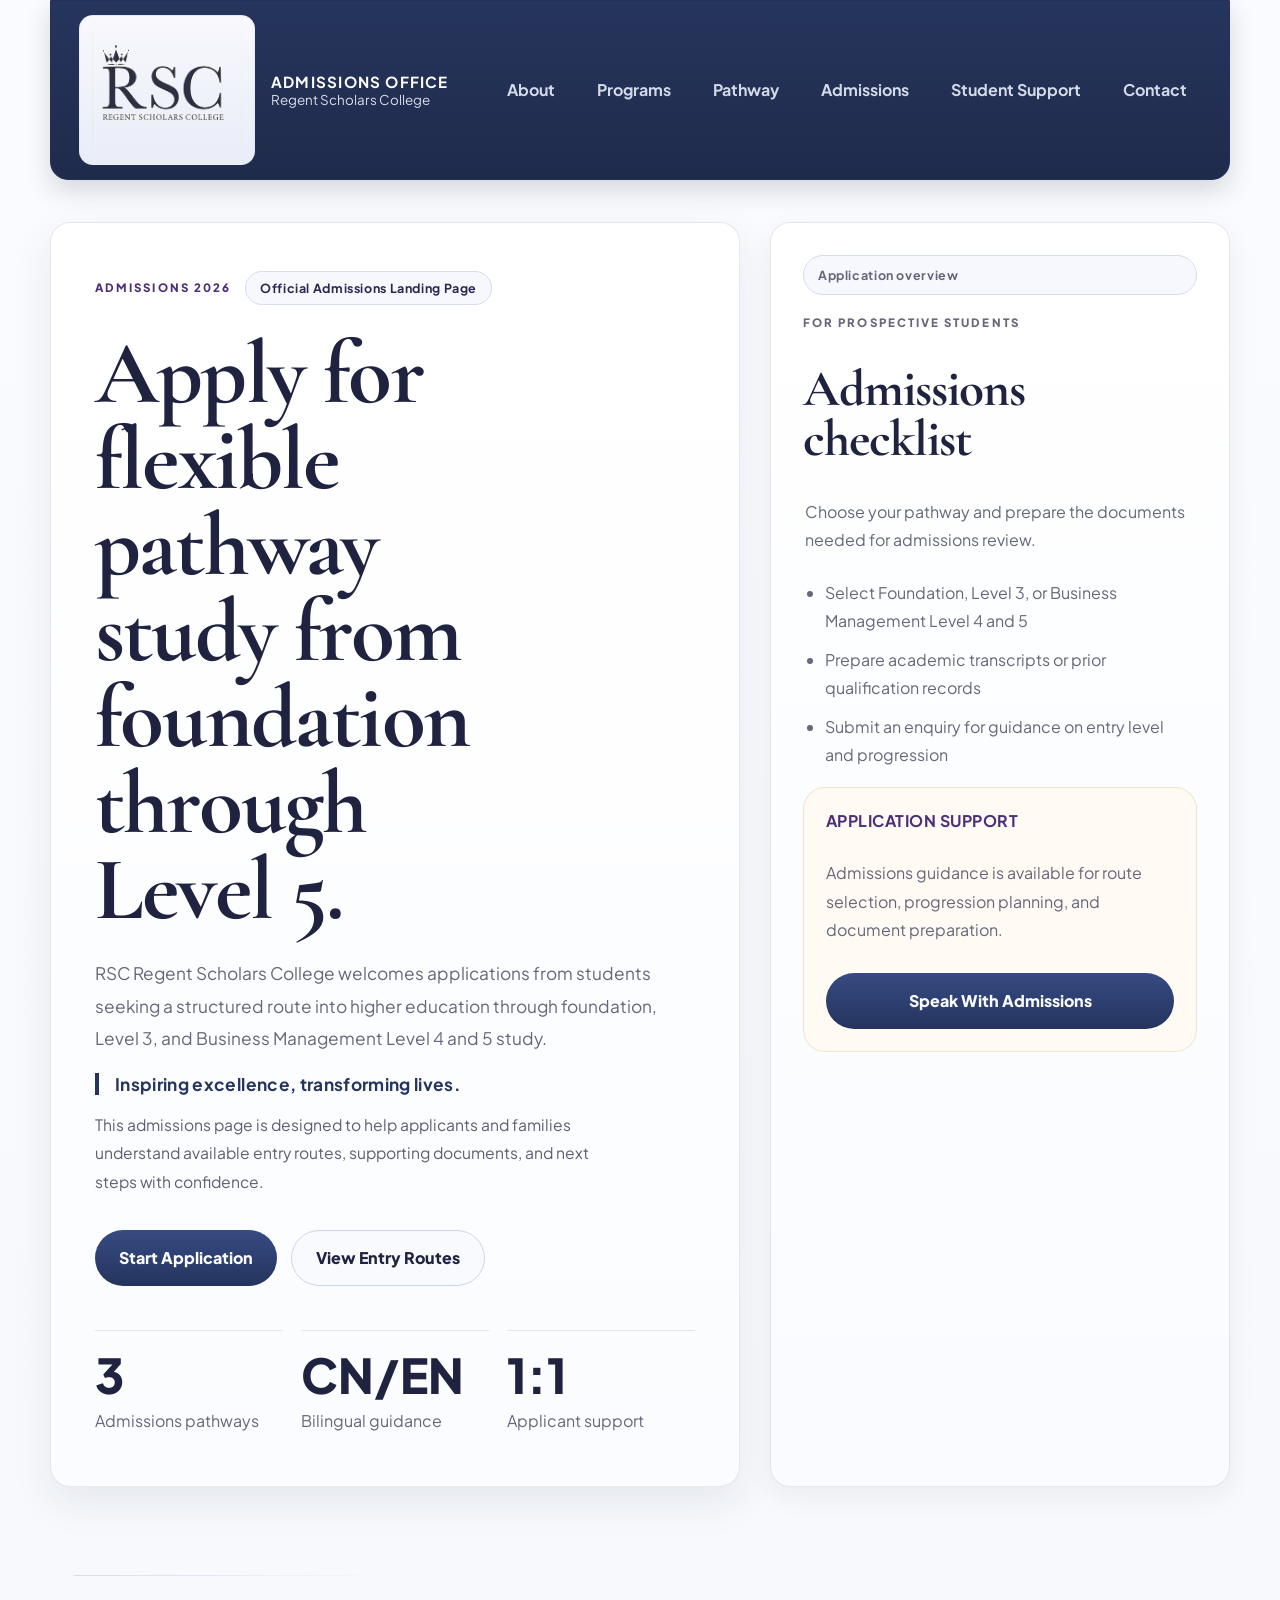
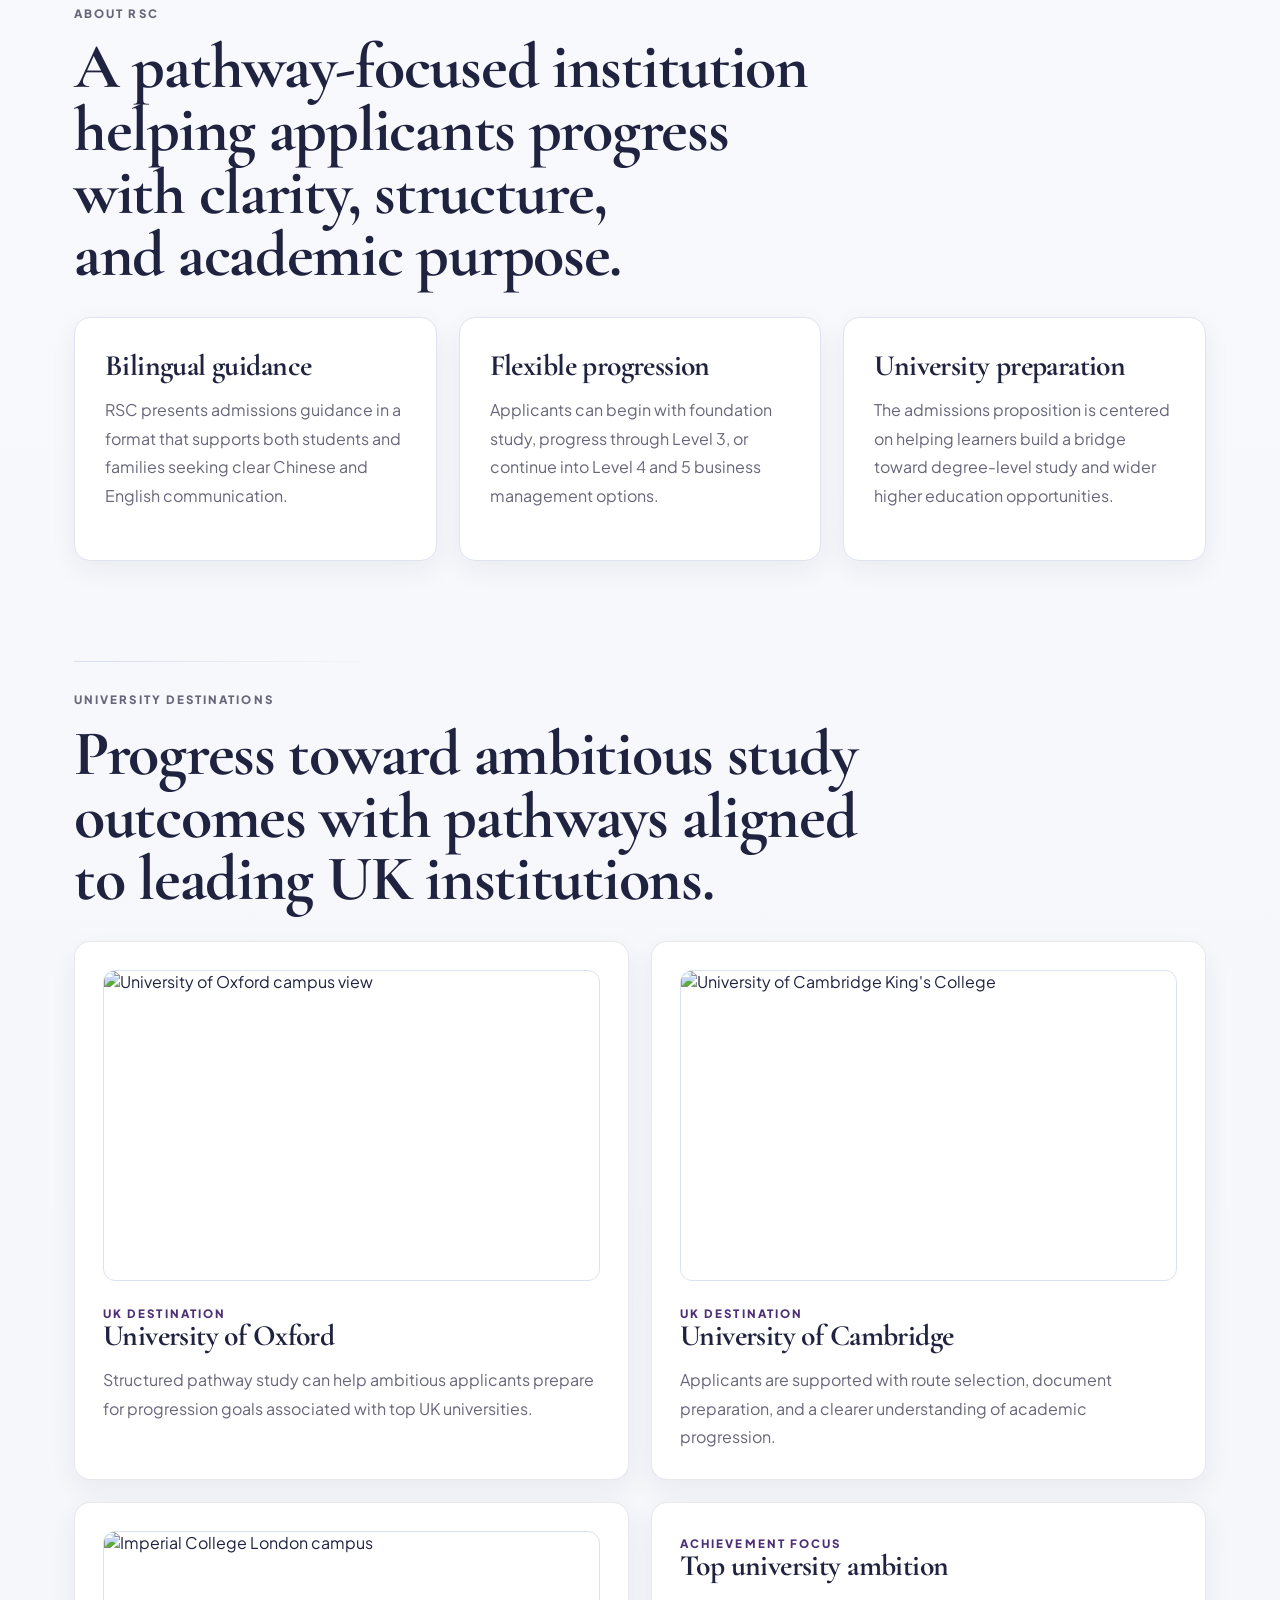
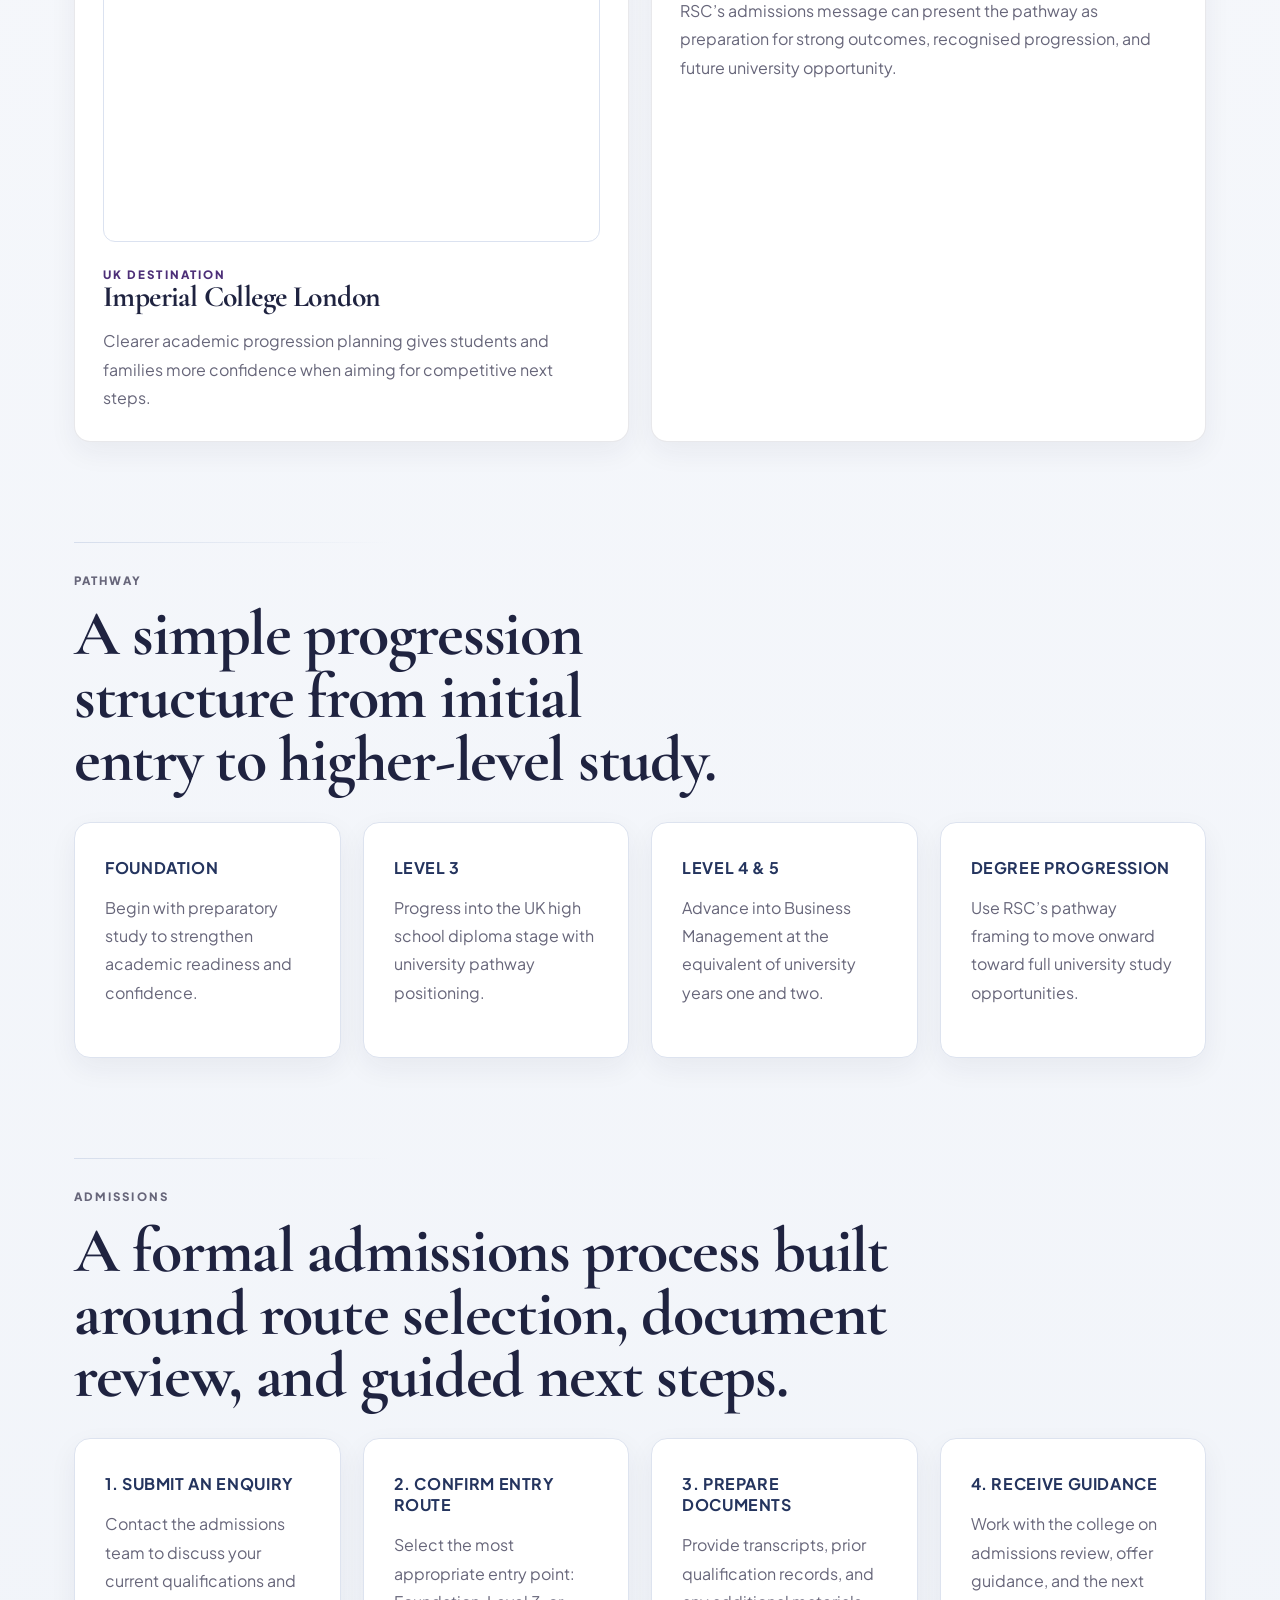
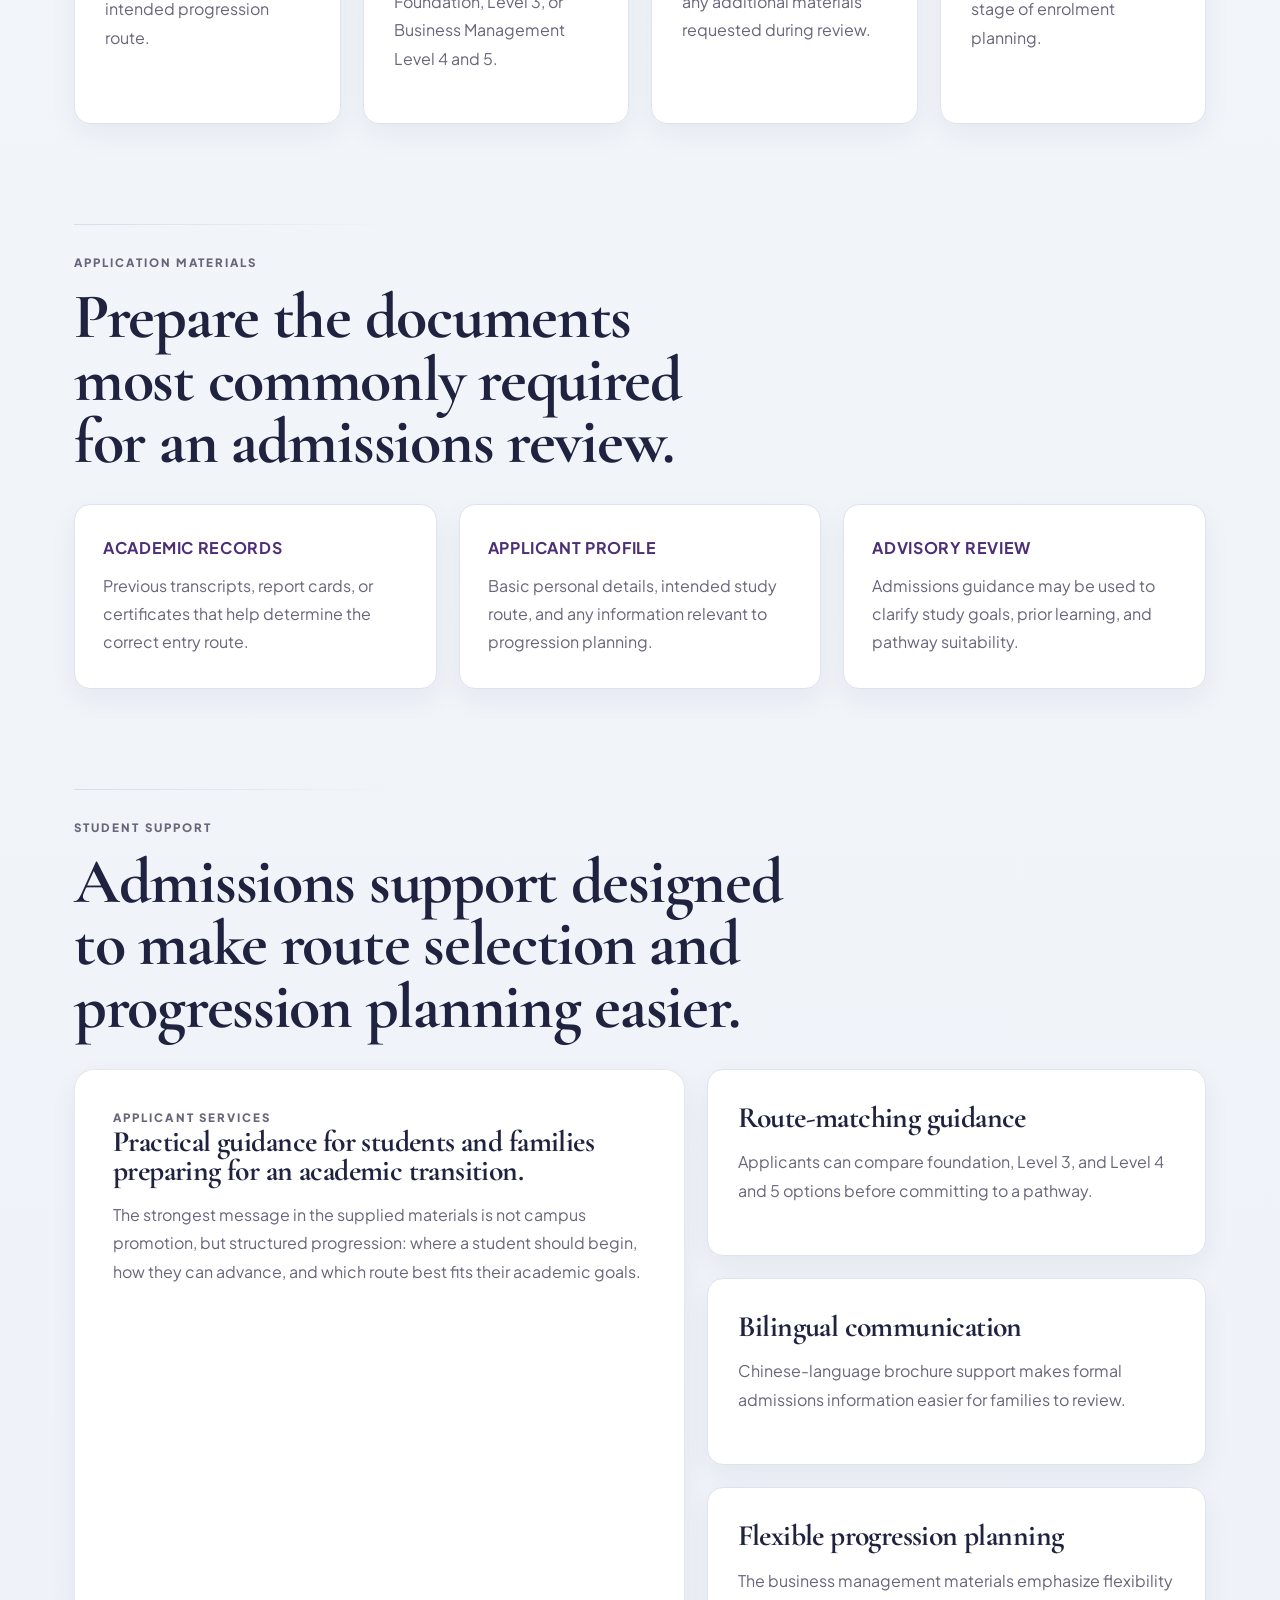
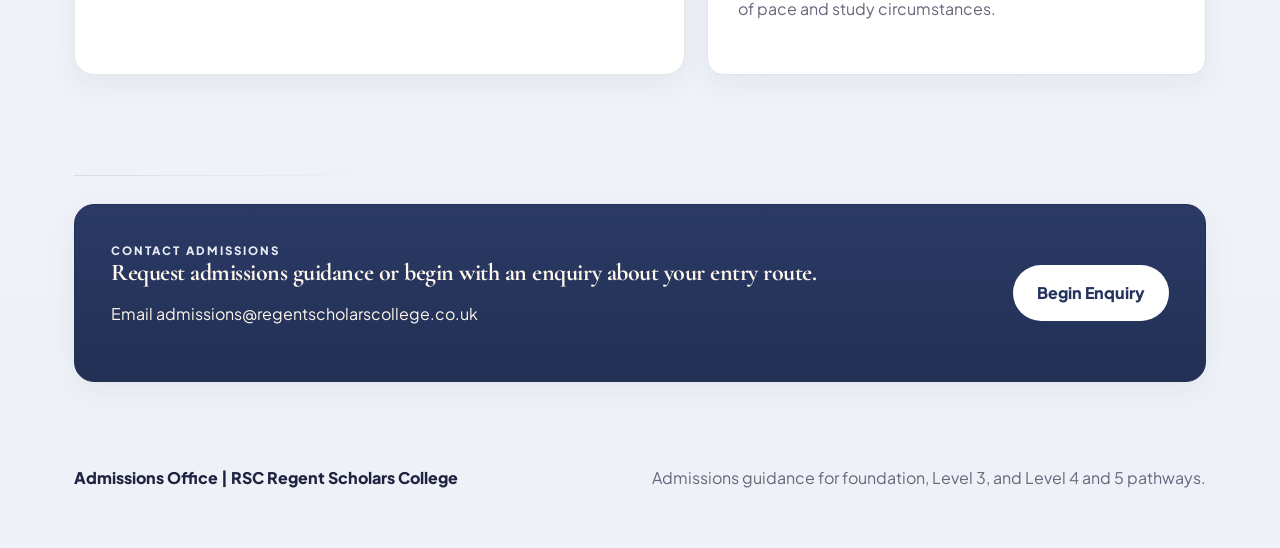
==== index.html @ 4834daf1 "Add files via upload Initial website upload" ====
<!DOCTYPE html>
<html lang="en">
<head>
  <meta charset="UTF-8">
  <meta name="viewport" content="width=device-width, initial-scale=1.0">
  <title>Admissions | RSC Regent Scholars College</title>
  <meta
    name="description"
    content="Apply to RSC Regent Scholars College for foundation, Level 3, and Business Management Level 4 and 5 pathway study."
  >
  <link rel="preconnect" href="https://fonts.googleapis.com">
  <link rel="preconnect" href="https://fonts.gstatic.com" crossorigin>
  <link
    href="https://fonts.googleapis.com/css2?family=Cormorant+Garamond:wght@500;600;700&family=Plus+Jakarta+Sans:wght@400;500;600;700;800&display=swap"
    rel="stylesheet"
  >
  <link rel="stylesheet" href="styles.css">
</head>
<body>
  <div class="site-shell">
    <header class="hero">
      <nav class="topbar">
        <a class="brand" href="#home" aria-label="RSC Regent Scholars College home">
          <span class="brand-badge">
            <img class="brand-logo" src="rsc-logo.jpg" alt="RSC Regent Scholars College logo">
          </span>
          <span class="brand-text">
            <strong>Admissions Office</strong>
            <span>Regent Scholars College</span>
          </span>
        </a>
        <button class="menu-toggle" type="button" aria-expanded="false" aria-controls="site-menu">
          Menu
        </button>
        <div class="menu" id="site-menu">
          <a href="#about">About</a>
          <a href="#programs">Programs</a>
          <a href="#pathway">Pathway</a>
          <a href="#admissions">Admissions</a>
          <a href="#support">Student Support</a>
          <a href="#contact">Contact</a>
        </div>
      </nav>

      <section class="hero-content" id="home">
        <div class="hero-copy">
          <div class="hero-intro">
            <p class="eyebrow">Admissions 2026</p>
            <p class="hero-plaque">Official Admissions Landing Page</p>
          </div>
          <h1>Apply for flexible pathway study from foundation through Level 5.</h1>
          <p class="lead">
            RSC Regent Scholars College welcomes applications from students seeking a
            structured route into higher education through foundation, Level 3, and
            Business Management Level 4 and 5 study.
          </p>
          <p class="motto">Inspiring excellence, transforming lives.</p>
          <p class="hero-note">
            This admissions page is designed to help applicants and families understand
            available entry routes, supporting documents, and next steps with confidence.
          </p>
          <div class="hero-actions">
            <a class="button primary" href="#admissions">Start Application</a>
            <a class="button secondary" href="#programs">View Entry Routes</a>
          </div>
          <dl class="hero-stats">
            <div>
              <dt>3</dt>
              <dd>Admissions pathways</dd>
            </div>
            <div>
              <dt>CN/EN</dt>
              <dd>Bilingual guidance</dd>
            </div>
            <div>
              <dt>1:1</dt>
              <dd>Applicant support</dd>
            </div>
          </dl>
        </div>

        <aside class="hero-card admissions-panel">
          <p class="hero-card-kicker">Application overview</p>
          <p class="card-label">For prospective students</p>
          <h2>Admissions checklist</h2>
          <div class="admissions-summary">
            <p>Choose your pathway and prepare the documents needed for admissions review.</p>
            <ul>
              <li>Select Foundation, Level 3, or Business Management Level 4 and 5</li>
              <li>Prepare academic transcripts or prior qualification records</li>
              <li>Submit an enquiry for guidance on entry level and progression</li>
            </ul>
          </div>
          <div class="application-box">
            <strong>Application support</strong>
            <p>Admissions guidance is available for route selection, progression planning, and document preparation.</p>
            <a class="button primary" href="#contact">Speak With Admissions</a>
          </div>
        </aside>
      </section>
    </header>

    <main>
      <section class="section about" id="about">
        <div class="section-heading">
          <p class="eyebrow">About RSC</p>
          <h2>A pathway-focused institution helping applicants progress with clarity, structure, and academic purpose.</h2>
        </div>
        <div class="about-grid">
          <article>
            <h3>Bilingual guidance</h3>
            <p>
              RSC presents admissions guidance in a format that supports both students
              and families seeking clear Chinese and English communication.
            </p>
          </article>
          <article>
            <h3>Flexible progression</h3>
            <p>
              Applicants can begin with foundation study, progress through Level 3, or
              continue into Level 4 and 5 business management options.
            </p>
          </article>
          <article>
            <h3>University preparation</h3>
            <p>
              The admissions proposition is centered on helping learners build a bridge
              toward degree-level study and wider higher education opportunities.
            </p>
          </article>
        </div>
      </section>

      <section class="section programs" id="programs">
        <div class="section-heading">
          <p class="eyebrow">University Destinations</p>
          <h2>Progress toward ambitious study outcomes with pathways aligned to leading UK institutions.</h2>
        </div>
        <div class="program-grid">
          <article class="program-card">
            <img src="https://commons.wikimedia.org/wiki/Special:FilePath/Radcliffe%20Camera,%20Oxford%20(6263271240).jpg" alt="University of Oxford campus view">
            <span>UK Destination</span>
            <h3>University of Oxford</h3>
            <p>Structured pathway study can help ambitious applicants prepare for progression goals associated with top UK universities.</p>
          </article>
          <article class="program-card">
            <img src="https://commons.wikimedia.org/wiki/Special:FilePath/University%20of%20Cambridge,%20King%27s%20College.jpg" alt="University of Cambridge King's College">
            <span>UK Destination</span>
            <h3>University of Cambridge</h3>
            <p>Applicants are supported with route selection, document preparation, and a clearer understanding of academic progression.</p>
          </article>
          <article class="program-card">
            <img src="https://commons.wikimedia.org/wiki/Special:FilePath/Imperial%20College%20London.jpg" alt="Imperial College London campus">
            <span>UK Destination</span>
            <h3>Imperial College London</h3>
            <p>Clearer academic progression planning gives students and families more confidence when aiming for competitive next steps.</p>
          </article>
          <article class="program-card">
            <span>Achievement Focus</span>
            <h3>Top university ambition</h3>
            <p>RSC’s admissions message can present the pathway as preparation for strong outcomes, recognised progression, and future university opportunity.</p>
          </article>
        </div>
      </section>

      <section class="section pathway" id="pathway">
        <div class="section-heading">
          <p class="eyebrow">Pathway</p>
          <h2>A simple progression structure from initial entry to higher-level study.</h2>
        </div>
        <div class="timeline">
          <article>
            <strong>Foundation</strong>
            <p>Begin with preparatory study to strengthen academic readiness and confidence.</p>
          </article>
          <article>
            <strong>Level 3</strong>
            <p>Progress into the UK high school diploma stage with university pathway positioning.</p>
          </article>
          <article>
            <strong>Level 4 & 5</strong>
            <p>Advance into Business Management at the equivalent of university years one and two.</p>
          </article>
          <article>
            <strong>Degree progression</strong>
            <p>Use RSC’s pathway framing to move onward toward full university study opportunities.</p>
          </article>
        </div>
      </section>

      <section class="section admissions" id="admissions">
        <div class="section-heading">
          <p class="eyebrow">Admissions</p>
          <h2>A formal admissions process built around route selection, document review, and guided next steps.</h2>
        </div>
        <div class="timeline">
          <article>
            <strong>1. Submit an enquiry</strong>
            <p>Contact the admissions team to discuss your current qualifications and intended progression route.</p>
          </article>
          <article>
            <strong>2. Confirm entry route</strong>
            <p>Select the most appropriate entry point: Foundation, Level 3, or Business Management Level 4 and 5.</p>
          </article>
          <article>
            <strong>3. Prepare documents</strong>
            <p>Provide transcripts, prior qualification records, and any additional materials requested during review.</p>
          </article>
          <article>
            <strong>4. Receive guidance</strong>
            <p>Work with the college on admissions review, offer guidance, and the next stage of enrolment planning.</p>
          </article>
        </div>
      </section>

      <section class="section requirements" id="requirements">
        <div class="section-heading">
          <p class="eyebrow">Application Materials</p>
          <h2>Prepare the documents most commonly required for an admissions review.</h2>
        </div>
        <div class="requirements-grid">
          <article class="requirement-card">
            <strong>Academic records</strong>
            <p>Previous transcripts, report cards, or certificates that help determine the correct entry route.</p>
          </article>
          <article class="requirement-card">
            <strong>Applicant profile</strong>
            <p>Basic personal details, intended study route, and any information relevant to progression planning.</p>
          </article>
          <article class="requirement-card">
            <strong>Advisory review</strong>
            <p>Admissions guidance may be used to clarify study goals, prior learning, and pathway suitability.</p>
          </article>
        </div>
      </section>

      <section class="section campus" id="support">
        <div class="section-heading">
          <p class="eyebrow">Student Support</p>
          <h2>Admissions support designed to make route selection and progression planning easier.</h2>
        </div>
        <div class="campus-layout">
          <div class="campus-feature">
            <p class="feature-tag">Applicant services</p>
            <h3>Practical guidance for students and families preparing for an academic transition.</h3>
            <p>
              The strongest message in the supplied materials is not campus promotion,
              but structured progression: where a student should begin, how they can
              advance, and which route best fits their academic goals.
            </p>
          </div>
          <div class="campus-panels">
            <article>
              <h4>Route-matching guidance</h4>
              <p>Applicants can compare foundation, Level 3, and Level 4 and 5 options before committing to a pathway.</p>
            </article>
            <article>
              <h4>Bilingual communication</h4>
              <p>Chinese-language brochure support makes formal admissions information easier for families to review.</p>
            </article>
            <article>
              <h4>Flexible progression planning</h4>
              <p>The business management materials emphasize flexibility of pace and study circumstances.</p>
            </article>
          </div>
        </div>
      </section>

      <section class="section contact" id="contact">
        <div class="contact-card">
          <div>
            <p class="eyebrow">Contact Admissions</p>
            <h2>Request admissions guidance or begin with an enquiry about your entry route.</h2>
            <p>
              Email <a href="mailto:admissions@regentscholarscollege.co.uk">admissions@regentscholarscollege.co.uk</a>
            </p>
          </div>
          <a class="button primary" href="mailto:admissions@regentscholarscollege.co.uk">Begin Enquiry</a>
        </div>
      </section>
    </main>

    <footer class="footer">
      <p>Admissions Office | RSC Regent Scholars College</p>
      <p>Admissions guidance for foundation, Level 3, and Level 4 and 5 pathways.</p>
    </footer>
  </div>

  <script src="script.js"></script>
</body>
</html>
---- styles.css ----
:root {
  --bg: #f5f7fb;
  --bg-2: #eef2f8;
  --surface: #ffffff;
  --surface-strong: #ffffff;
  --surface-deep: #f4f6fb;
  --text: #1f2340;
  --muted: #67667a;
  --line: rgba(31, 35, 64, 0.1);
  --line-strong: rgba(31, 35, 64, 0.18);
  --accent: #4d2f78;
  --accent-deep: #2b1b4d;
  --accent-soft: #c7d2e6;
  --accent-soft-2: #e6ebf5;
  --shadow: 0 10px 28px rgba(30, 42, 74, 0.06);
  --shadow-strong: 0 16px 40px rgba(30, 42, 74, 0.08);
  --radius-xl: 20px;
  --radius-lg: 16px;
  --radius-md: 12px;
  --content-width: 1180px;
}

* {
  box-sizing: border-box;
}

html {
  scroll-behavior: smooth;
}

body {
  margin: 0;
  font-family: "Plus Jakarta Sans", sans-serif;
  color: var(--text);
  background: linear-gradient(180deg, #f9fbfe 0%, var(--bg) 44%, var(--bg-2) 100%);
}

a {
  color: inherit;
  text-decoration: none;
}

.site-shell {
  min-height: 100vh;
}

.hero {
  position: relative;
  overflow: hidden;
  padding: 0 24px 54px;
}

.topbar,
.hero-content,
.section,
.footer {
  width: min(100%, var(--content-width));
  margin: 0 auto;
}

.topbar {
  display: flex;
  align-items: center;
  justify-content: space-between;
  gap: 24px;
  padding: 14px 28px;
  border: 1px solid #223155;
  border-radius: 0 0 18px 18px;
  background: linear-gradient(180deg, #26355d 0%, #1f2b4b 100%);
  box-shadow: 0 10px 26px rgba(23, 31, 56, 0.16);
}

.brand {
  display: inline-flex;
  align-items: center;
  gap: 16px;
}

.brand-badge {
  display: inline-flex;
  align-items: center;
  justify-content: center;
  padding: 8px 12px;
  border-radius: 14px;
  border: 1px solid rgba(214, 222, 241, 0.32);
  background: linear-gradient(180deg, #f8f8fd 0%, #e9edf8 100%);
}

.brand-logo {
  width: 150px;
  height: auto;
  display: block;
  border-radius: 10px;
  mix-blend-mode: multiply;
  filter: sepia(0.16) saturate(0.9) hue-rotate(10deg) brightness(1.02);
}

.brand-text {
  display: flex;
  flex-direction: column;
  gap: 4px;
  line-height: 1;
}

.brand-text strong {
  font-size: 0.95rem;
  letter-spacing: 0.08em;
  text-transform: uppercase;
  color: #ffffff;
}

.brand-text span {
  font-size: 0.84rem;
  color: rgba(235, 240, 251, 0.9);
}

.menu {
  display: flex;
  align-items: center;
  gap: 14px;
  font-weight: 700;
}

.menu a {
  position: relative;
  padding: 10px 14px;
  border-radius: 10px;
  color: rgba(236, 241, 252, 0.88);
  transition: color 0.22s ease, background-color 0.22s ease;
}

.menu a::after {
  content: "";
  position: absolute;
  left: 14px;
  right: 14px;
  bottom: 6px;
  height: 2px;
  background: #dce5fb;
  transform: scaleX(0);
  transform-origin: center;
  transition: transform 0.28s ease;
}

.menu a:hover,
.menu a:focus-visible {
  color: #ffffff;
  background: rgba(255, 255, 255, 0.08);
}

.menu a:hover::after,
.menu a:focus-visible::after {
  transform: scaleX(1);
}

.menu-toggle {
  display: none;
  border: 0;
  border-radius: 10px;
  background: rgba(255, 255, 255, 0.12);
  color: #fff;
  padding: 12px 16px;
  font: inherit;
  font-weight: 700;
}

.hero-content {
  display: grid;
  grid-template-columns: minmax(0, 1.08fr) minmax(360px, 0.72fr);
  gap: 30px;
  padding-top: 42px;
  align-items: stretch;
}

.hero-copy,
.hero-card,
.program-card,
.timeline article,
.campus-feature,
.campus-panels article,
.contact-card,
.requirement-card,
.about-grid article {
  border: 1px solid var(--line);
  background: var(--surface);
  box-shadow: var(--shadow);
}

.hero-copy {
  position: relative;
  padding: 48px 44px 36px;
  border-radius: var(--radius-xl);
  background: linear-gradient(180deg, #ffffff 0%, #fbfcff 100%);
  box-shadow: var(--shadow-strong);
}

.hero-intro {
  display: flex;
  flex-wrap: wrap;
  align-items: center;
  gap: 14px;
}

.eyebrow,
.card-label,
.feature-tag,
.program-card span {
  margin: 0;
  text-transform: uppercase;
  letter-spacing: 0.18em;
  font-size: 0.72rem;
  font-weight: 800;
  color: var(--accent);
}

.hero-plaque,
.hero-card-kicker {
  margin: 0;
  padding: 8px 14px;
  border: 1px solid #d7ddec;
  border-radius: 999px;
  background: #f6f8fd;
  color: color-mix(in srgb, var(--text) 72%, var(--accent));
  font-size: 0.78rem;
  font-weight: 700;
  letter-spacing: 0.05em;
}

h1,
h2,
h3,
h4 {
  margin: 0;
  font-family: "Cormorant Garamond", serif;
  line-height: 0.96;
  letter-spacing: -0.02em;
}

h1 {
  margin-top: 26px;
  font-size: clamp(3.5rem, 7vw, 5.6rem);
  max-width: 9ch;
  text-wrap: balance;
}

.lead {
  max-width: 60ch;
  margin-top: 24px;
  font-size: 1.08rem;
  line-height: 1.9;
  color: var(--muted);
}

.motto {
  margin: 18px 0 0;
  padding-left: 16px;
  border-left: 4px solid #24345e;
  color: #24345e;
  font-size: 1.08rem;
  font-weight: 700;
  letter-spacing: 0.02em;
}

.hero-note {
  max-width: 48ch;
  margin-top: 16px;
  color: color-mix(in srgb, var(--muted) 88%, var(--text));
  font-size: 0.98rem;
  line-height: 1.8;
}

.hero-actions {
  display: flex;
  flex-wrap: wrap;
  gap: 14px;
  margin-top: 34px;
}

.button {
  display: inline-flex;
  align-items: center;
  justify-content: center;
  min-height: 56px;
  padding: 0 24px;
  border-radius: 999px;
  font-weight: 800;
  transition: transform 0.22s ease, box-shadow 0.22s ease, border-color 0.22s ease;
}

.button:hover,
.button:focus-visible {
  transform: translateY(-1px);
}

.button.primary {
  background: linear-gradient(180deg, #374b82 0%, #24345e 100%);
  color: #f9fbff;
  box-shadow: none;
}

.button.secondary {
  border: 1px solid #ccd6ea;
  background: #f8fafe;
  color: var(--text);
}

.hero-stats {
  display: grid;
  grid-template-columns: repeat(3, minmax(0, 1fr));
  gap: 18px;
  margin-top: 44px;
}

.hero-stats div {
  padding-top: 20px;
  border-top: 1px solid rgba(31, 35, 64, 0.1);
}

.hero-stats dt {
  font-size: clamp(2.4rem, 4vw, 3rem);
  font-weight: 800;
  line-height: 1;
}

.hero-stats dd {
  margin: 10px 0 0;
  color: var(--muted);
  line-height: 1.55;
}

.hero-card {
  position: relative;
  padding: 32px;
  border-radius: var(--radius-xl);
  background: linear-gradient(180deg, #ffffff 0%, #f9fbff 100%);
}

.hero-card-image,
.program-card img {
  width: 100%;
  display: block;
  border-radius: 12px;
  border: 1px solid #dbe2f0;
  margin-bottom: 20px;
}

.program-card img {
  aspect-ratio: 16 / 10;
  object-fit: cover;
}

.hero-card h2 {
  margin-top: 14px;
  font-size: clamp(2.3rem, 4vw, 3.55rem);
}

.hero-card p,
.hero-card li,
.section-heading p,
.about-grid p,
.program-card p,
.timeline p,
.campus-layout p,
.contact-card p,
.footer p {
  color: var(--muted);
  line-height: 1.78;
}

.hero-card ul {
  margin: 24px 0 0;
  padding-left: 20px;
}

.hero-card li + li {
  margin-top: 10px;
}

.admissions-panel {
  display: grid;
  gap: 18px;
  align-content: start;
}

.admissions-summary {
  padding: 0 2px;
}

.application-box {
  display: grid;
  gap: 12px;
  padding: 22px;
  border-radius: 22px;
  border: 1px solid rgba(208, 176, 110, 0.28);
  background: rgba(255, 250, 242, 0.88);
}

.application-box strong {
  font-size: 1rem;
  letter-spacing: 0.03em;
  text-transform: uppercase;
  color: var(--accent);
}

.section {
  position: relative;
  padding: 34px 24px 66px;
}

.section::before {
  content: "";
  display: block;
  width: 100%;
  height: 1px;
  margin-bottom: 28px;
  background: linear-gradient(90deg, #d6deec, transparent 28%);
}

.section-heading {
  display: grid;
  gap: 12px;
  max-width: 820px;
  margin-bottom: 30px;
}

.section-heading h2 {
  font-size: clamp(2.8rem, 5vw, 4.5rem);
  line-height: 0.98;
  text-wrap: balance;
}

.about-grid,
.program-grid,
.timeline,
.campus-layout,
.requirements-grid {
  display: grid;
  gap: 22px;
}

.about-grid {
  grid-template-columns: repeat(3, minmax(0, 1fr));
}

.about-grid article,
.timeline article,
.campus-panels article {
  padding: 34px 30px;
  border-radius: var(--radius-lg);
  background: #ffffff;
  border: 1px solid #dde3ef;
}

.about-grid h3,
.program-card h3,
.campus-feature h3,
.campus-panels h4 {
  font-size: 1.85rem;
  margin-bottom: 14px;
}

.program-grid {
  grid-template-columns: repeat(2, minmax(0, 1fr));
}

.program-card {
  padding: 28px;
  border-radius: var(--radius-lg);
  background: #ffffff;
}

.program-card p {
  margin-bottom: 0;
}

.timeline {
  grid-template-columns: repeat(4, minmax(0, 1fr));
}

.requirements-grid {
  grid-template-columns: repeat(3, minmax(0, 1fr));
}

.timeline article strong {
  display: block;
  margin-bottom: 14px;
  font-size: 1rem;
  letter-spacing: 0.04em;
  text-transform: uppercase;
  color: #24345e;
}

.campus-layout {
  grid-template-columns: 1.1fr 0.9fr;
  align-items: stretch;
}

.requirement-card {
  padding: 32px 28px;
  border-radius: var(--radius-lg);
  border: 1px solid #dde3ef;
  background: #ffffff;
}

.requirement-card strong {
  display: block;
  margin-bottom: 14px;
  font-size: 1rem;
  letter-spacing: 0.04em;
  text-transform: uppercase;
  color: var(--accent);
}

.requirement-card p {
  margin: 0;
  color: var(--muted);
  line-height: 1.75;
}

.campus-feature {
  padding: 38px;
  border-radius: var(--radius-xl);
  background: #ffffff;
}

.campus-panels {
  display: grid;
  gap: 22px;
}

.contact-card {
  display: flex;
  align-items: center;
  justify-content: space-between;
  gap: 24px;
  padding: 36px;
  border-radius: var(--radius-xl);
  background: linear-gradient(180deg, #2b3a65 0%, #223055 100%);
  border-color: #223055;
}

.contact-card h2,
.contact-card p,
.contact-card a {
  color: #fff7eb;
}

.contact-card .eyebrow {
  color: var(--accent-soft-2);
}

.contact-card .button.primary {
  background: #ffffff;
  color: #24345e;
}

.footer {
  display: flex;
  justify-content: space-between;
  gap: 20px;
  padding: 0 24px 40px;
}

.footer p:first-child {
  font-weight: 800;
  color: var(--text);
}

[data-reveal] {
  opacity: 0;
  transform: translateY(28px);
  transition: opacity 0.7s ease, transform 0.7s ease;
}

[data-reveal].is-visible {
  opacity: 1;
  transform: translateY(0);
}

@media (max-width: 980px) {
  .hero-content,
  .about-grid,
  .program-grid,
  .timeline,
  .requirements-grid,
  .campus-layout,
  .contact-card,
  .footer {
    grid-template-columns: 1fr;
  }

  .contact-card,
  .footer {
    display: grid;
  }

  .hero-copy {
    padding: 44px 30px 34px;
  }

  .hero-stats {
    grid-template-columns: 1fr;
  }

  .menu-toggle {
    display: inline-flex;
  }

  .menu {
    position: absolute;
    top: calc(100% + 16px);
    right: 24px;
    left: 24px;
    display: none;
    flex-direction: column;
    align-items: stretch;
    padding: 18px;
    border: 1px solid #223155;
    border-radius: 16px;
    background: #24345e;
    box-shadow: var(--shadow);
  }

  .topbar {
    position: relative;
  }

  .menu.is-open {
    display: flex;
  }
}

@media (max-width: 640px) {
  .hero,
  .section,
  .footer {
    padding-left: 16px;
    padding-right: 16px;
  }

  .topbar {
    padding: 14px 16px;
  }

  .hero-content {
    grid-template-columns: 1fr;
    padding-top: 26px;
  }

  .hero-copy,
  .hero-card,
  .program-card,
  .campus-feature,
  .contact-card,
  .about-grid article,
  .timeline article,
  .campus-panels article {
    padding: 24px;
  }

  h1 {
    font-size: 3.3rem;
  }

  .section-heading h2 {
    font-size: 2.35rem;
  }

  .brand-text strong {
    font-size: 0.9rem;
  }

  .brand-text span {
    font-size: 0.82rem;
  }

  .brand-logo {
    width: 112px;
  }

  .brand-badge {
    padding: 8px 10px;
    border-radius: 18px;
  }
}
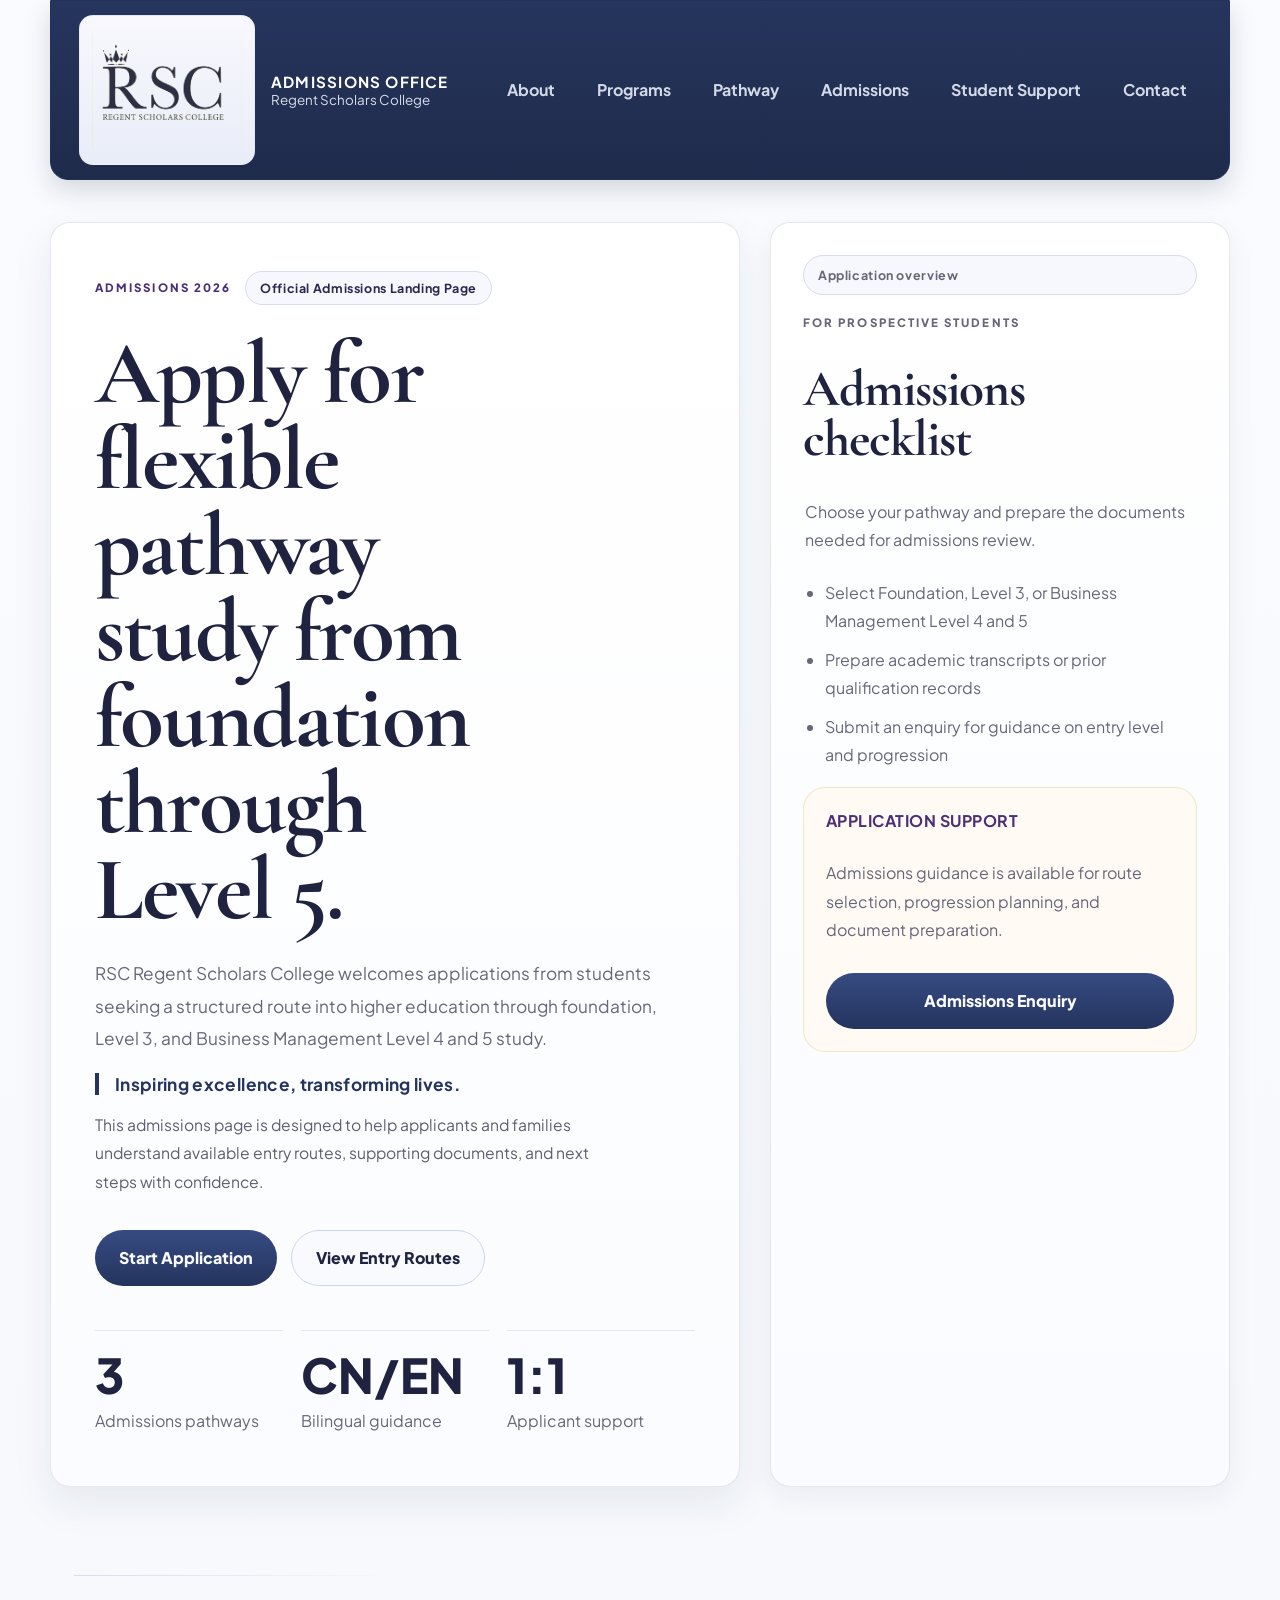
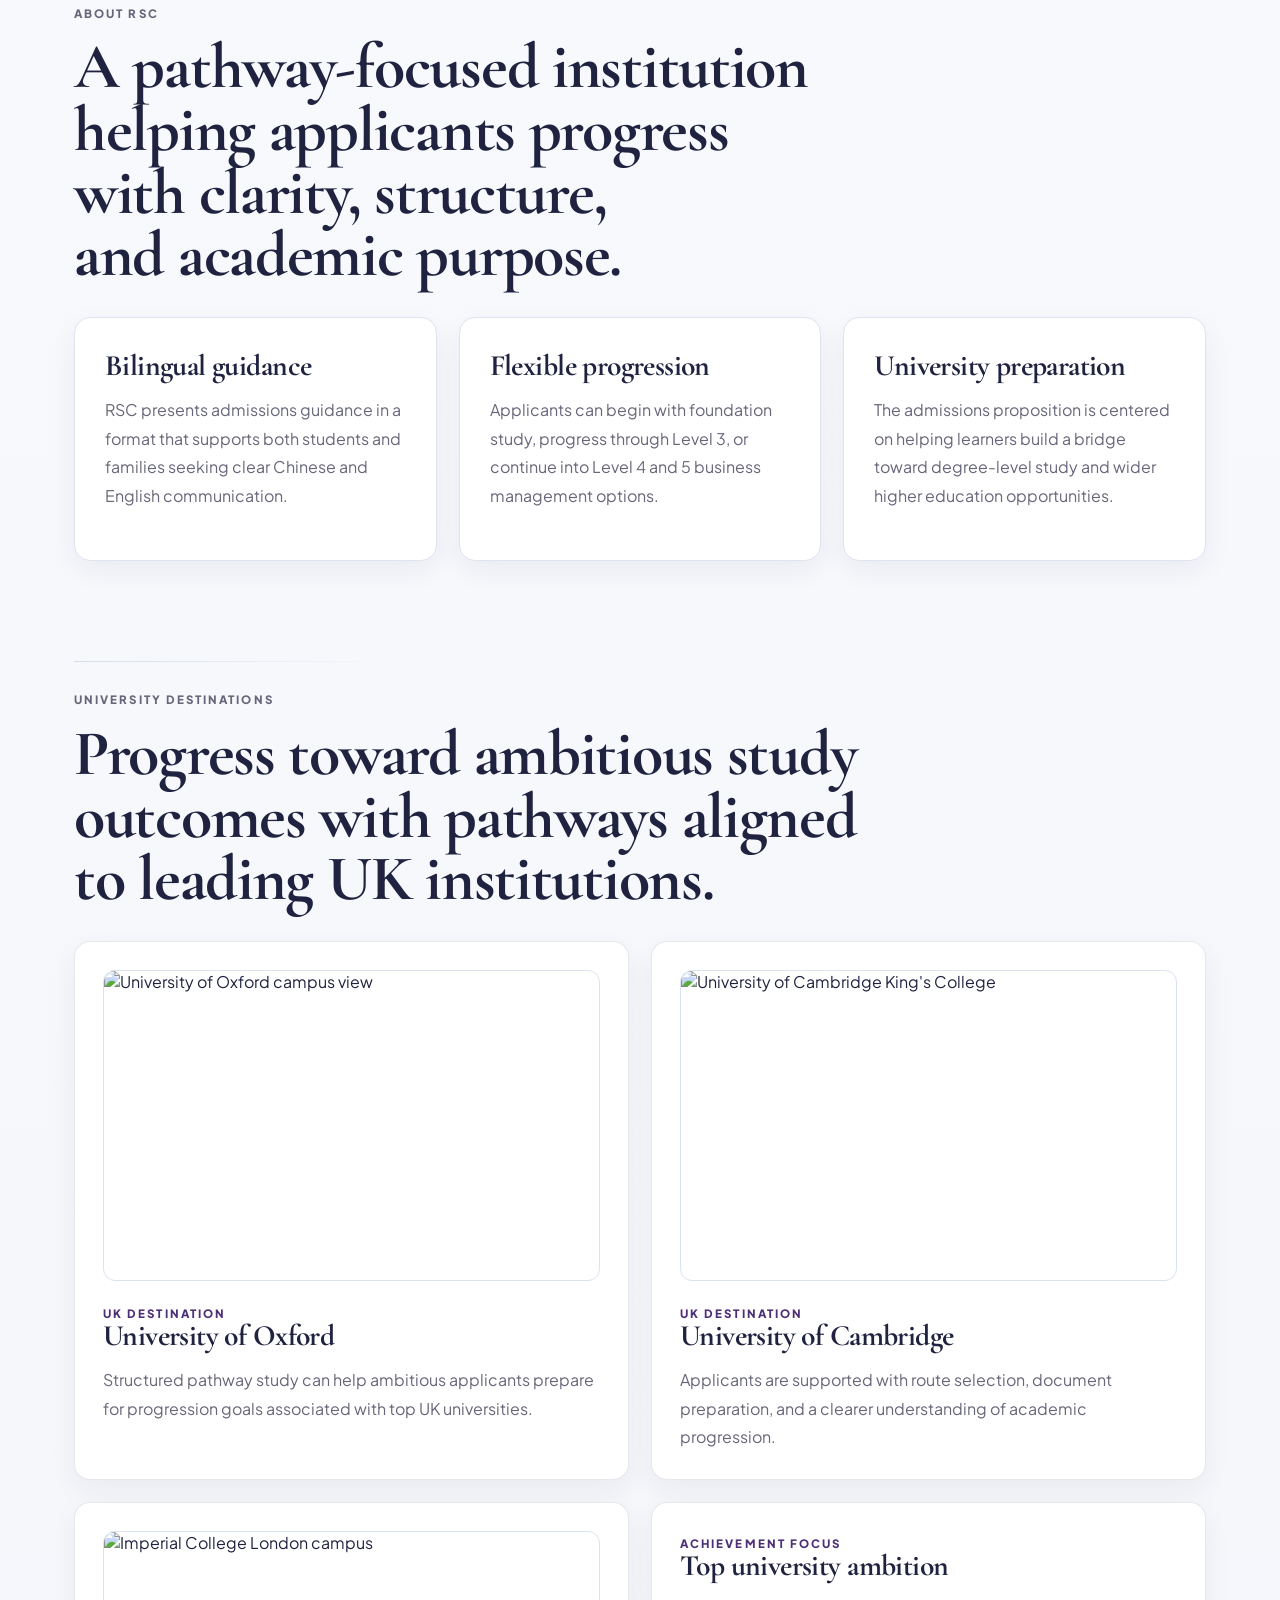
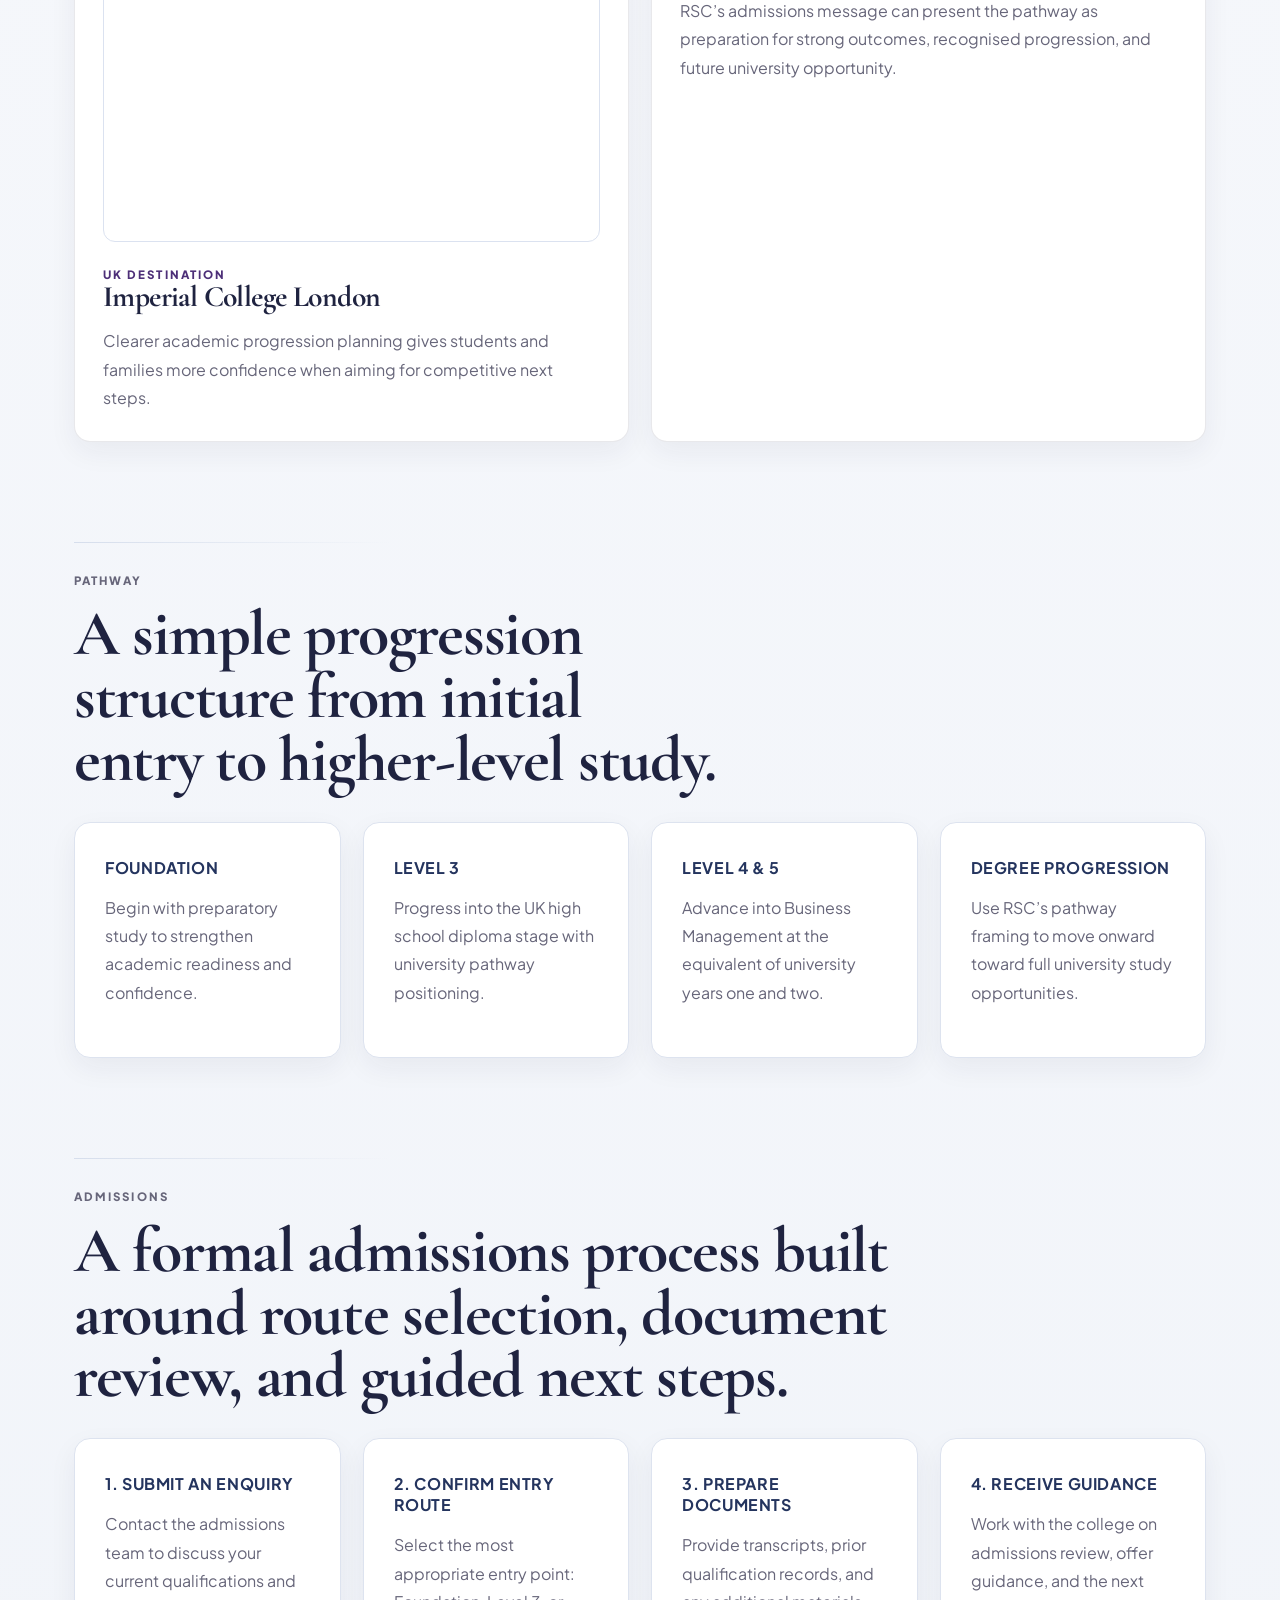
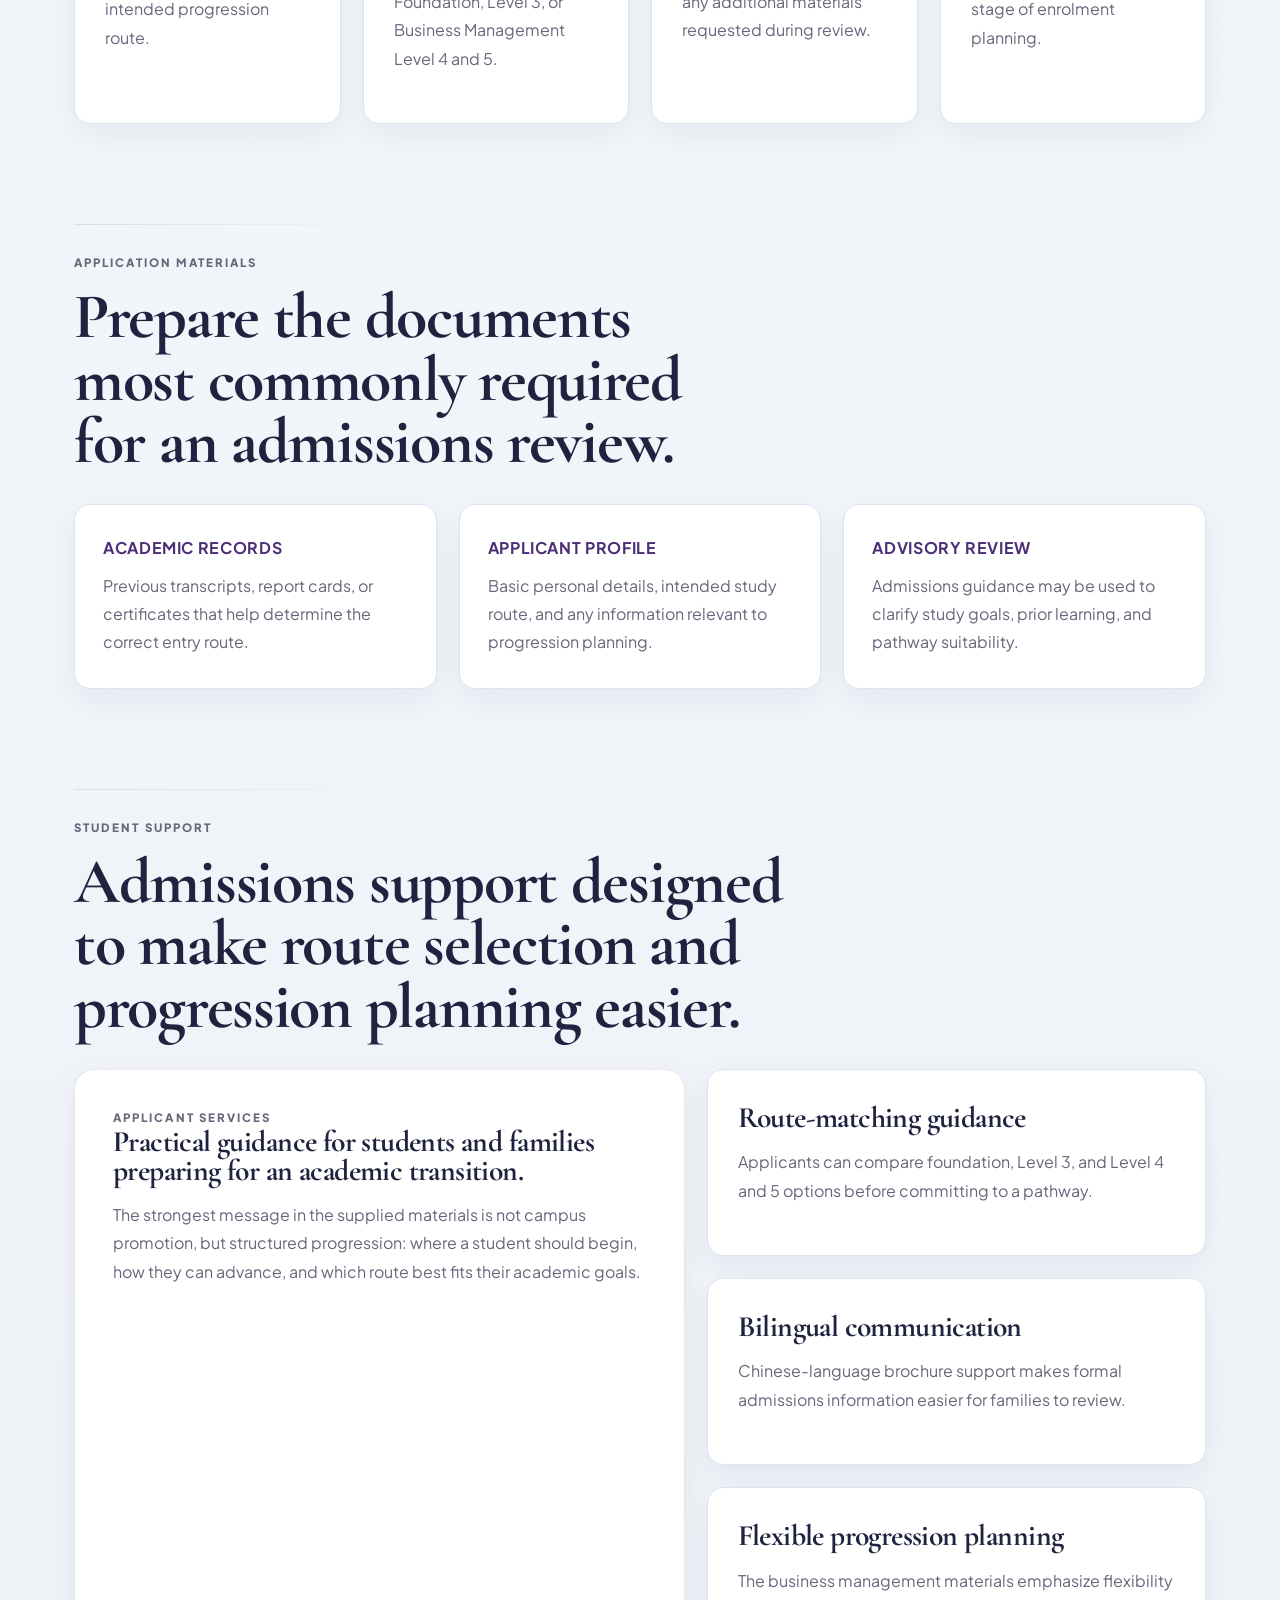
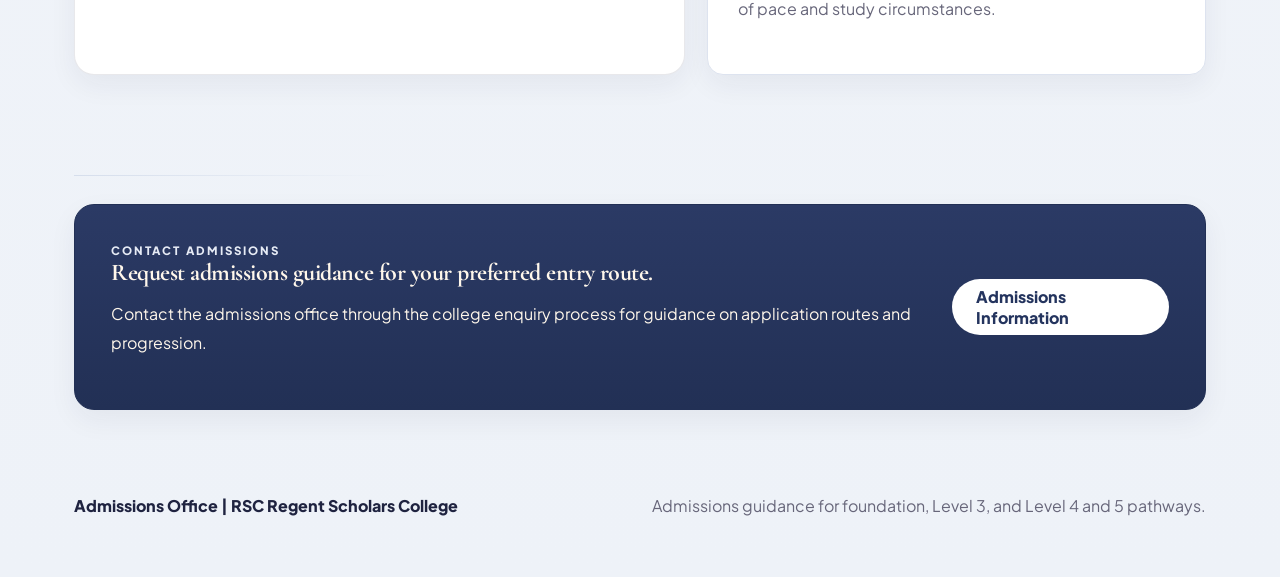
==== commit 828b45f6: "Add files via upload" ====
--- a/index.html
+++ b/index.html
@@ -3,11 +3,28 @@
 <head>
   <meta charset="UTF-8">
   <meta name="viewport" content="width=device-width, initial-scale=1.0">
-  <title>Admissions | RSC Regent Scholars College</title>
+  <title>Admissions | Regent Scholars College</title>
   <meta
     name="description"
-    content="Apply to RSC Regent Scholars College for foundation, Level 3, and Business Management Level 4 and 5 pathway study."
+    content="Apply to Regent Scholars College for foundation, Level 3, and Business Management Level 4 and 5 pathway study in a clear, supportive admissions journey."
   >
+  <meta name="robots" content="index,follow">
+  <link rel="canonical" href="https://regentscholars.college/">
+  <link rel="icon" href="favicon.svg" type="image/svg+xml">
+  <link rel="apple-touch-icon" href="rsc-logo.jpg">
+  <meta property="og:type" content="website">
+  <meta property="og:title" content="Admissions | Regent Scholars College">
+  <meta property="og:description" content="Foundation, Level 3, and Level 4 and 5 admissions pathways at Regent Scholars College.">
+  <meta property="og:url" content="https://regentscholars.college/">
+  <meta property="og:site_name" content="Regent Scholars College">
+  <meta property="og:image" content="https://regentscholars.college/og-image.svg">
+  <meta property="og:image:type" content="image/svg+xml">
+  <meta property="og:image:width" content="1200">
+  <meta property="og:image:height" content="630">
+  <meta name="twitter:card" content="summary_large_image">
+  <meta name="twitter:title" content="Admissions | Regent Scholars College">
+  <meta name="twitter:description" content="Foundation, Level 3, and Level 4 and 5 admissions pathways at Regent Scholars College.">
+  <meta name="twitter:image" content="https://regentscholars.college/og-image.svg">
   <link rel="preconnect" href="https://fonts.googleapis.com">
   <link rel="preconnect" href="https://fonts.gstatic.com" crossorigin>
   <link
@@ -94,7 +111,7 @@
           <div class="application-box">
             <strong>Application support</strong>
             <p>Admissions guidance is available for route selection, progression planning, and document preparation.</p>
-            <a class="button primary" href="#contact">Speak With Admissions</a>
+            <a class="button primary" href="#contact">Admissions Enquiry</a>
           </div>
         </aside>
       </section>
@@ -270,12 +287,12 @@
         <div class="contact-card">
           <div>
             <p class="eyebrow">Contact Admissions</p>
-            <h2>Request admissions guidance or begin with an enquiry about your entry route.</h2>
-            <p>
-              Email <a href="mailto:admissions@regentscholarscollege.co.uk">admissions@regentscholarscollege.co.uk</a>
-            </p>
-          </div>
-          <a class="button primary" href="mailto:admissions@regentscholarscollege.co.uk">Begin Enquiry</a>
+            <h2>Request admissions guidance for your preferred entry route.</h2>
+            <p>
+              Contact the admissions office through the college enquiry process for guidance on application routes and progression.
+            </p>
+          </div>
+          <a class="button primary" href="#home">Admissions Information</a>
         </div>
       </section>
     </main>
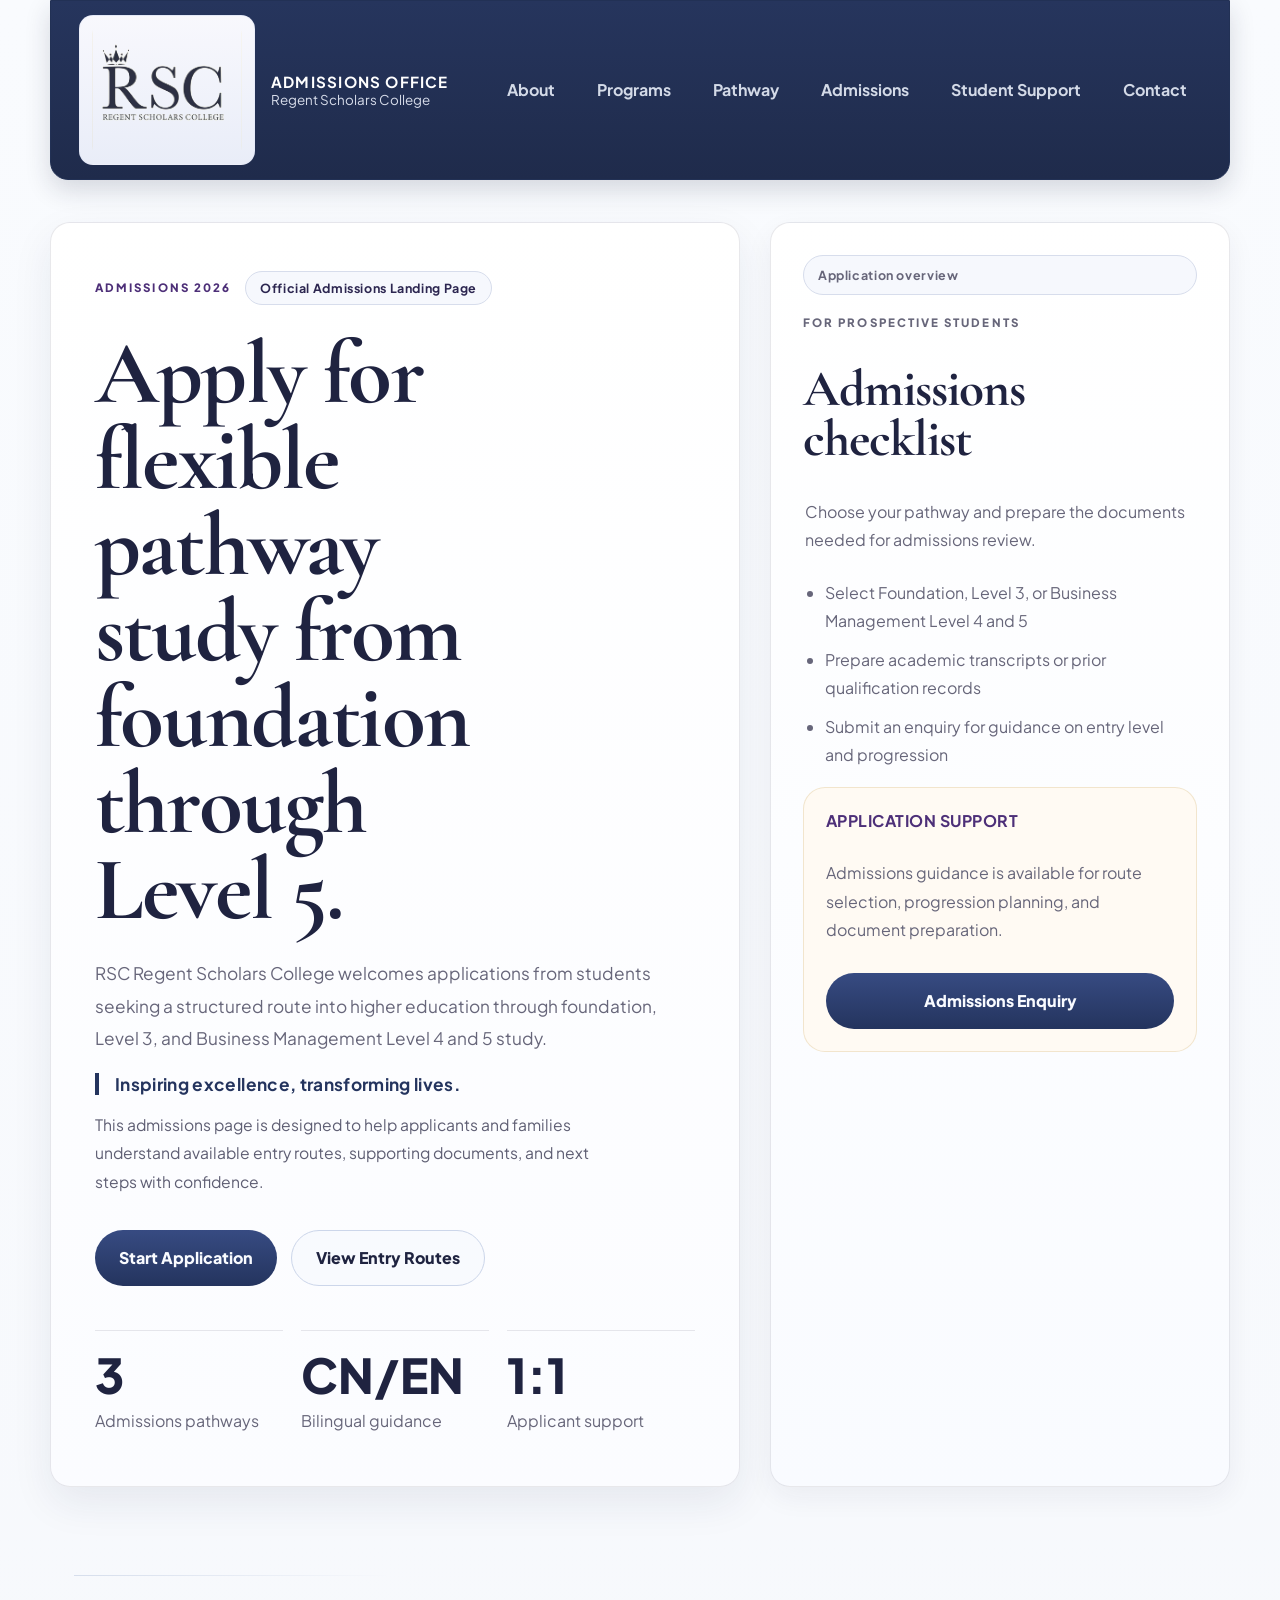
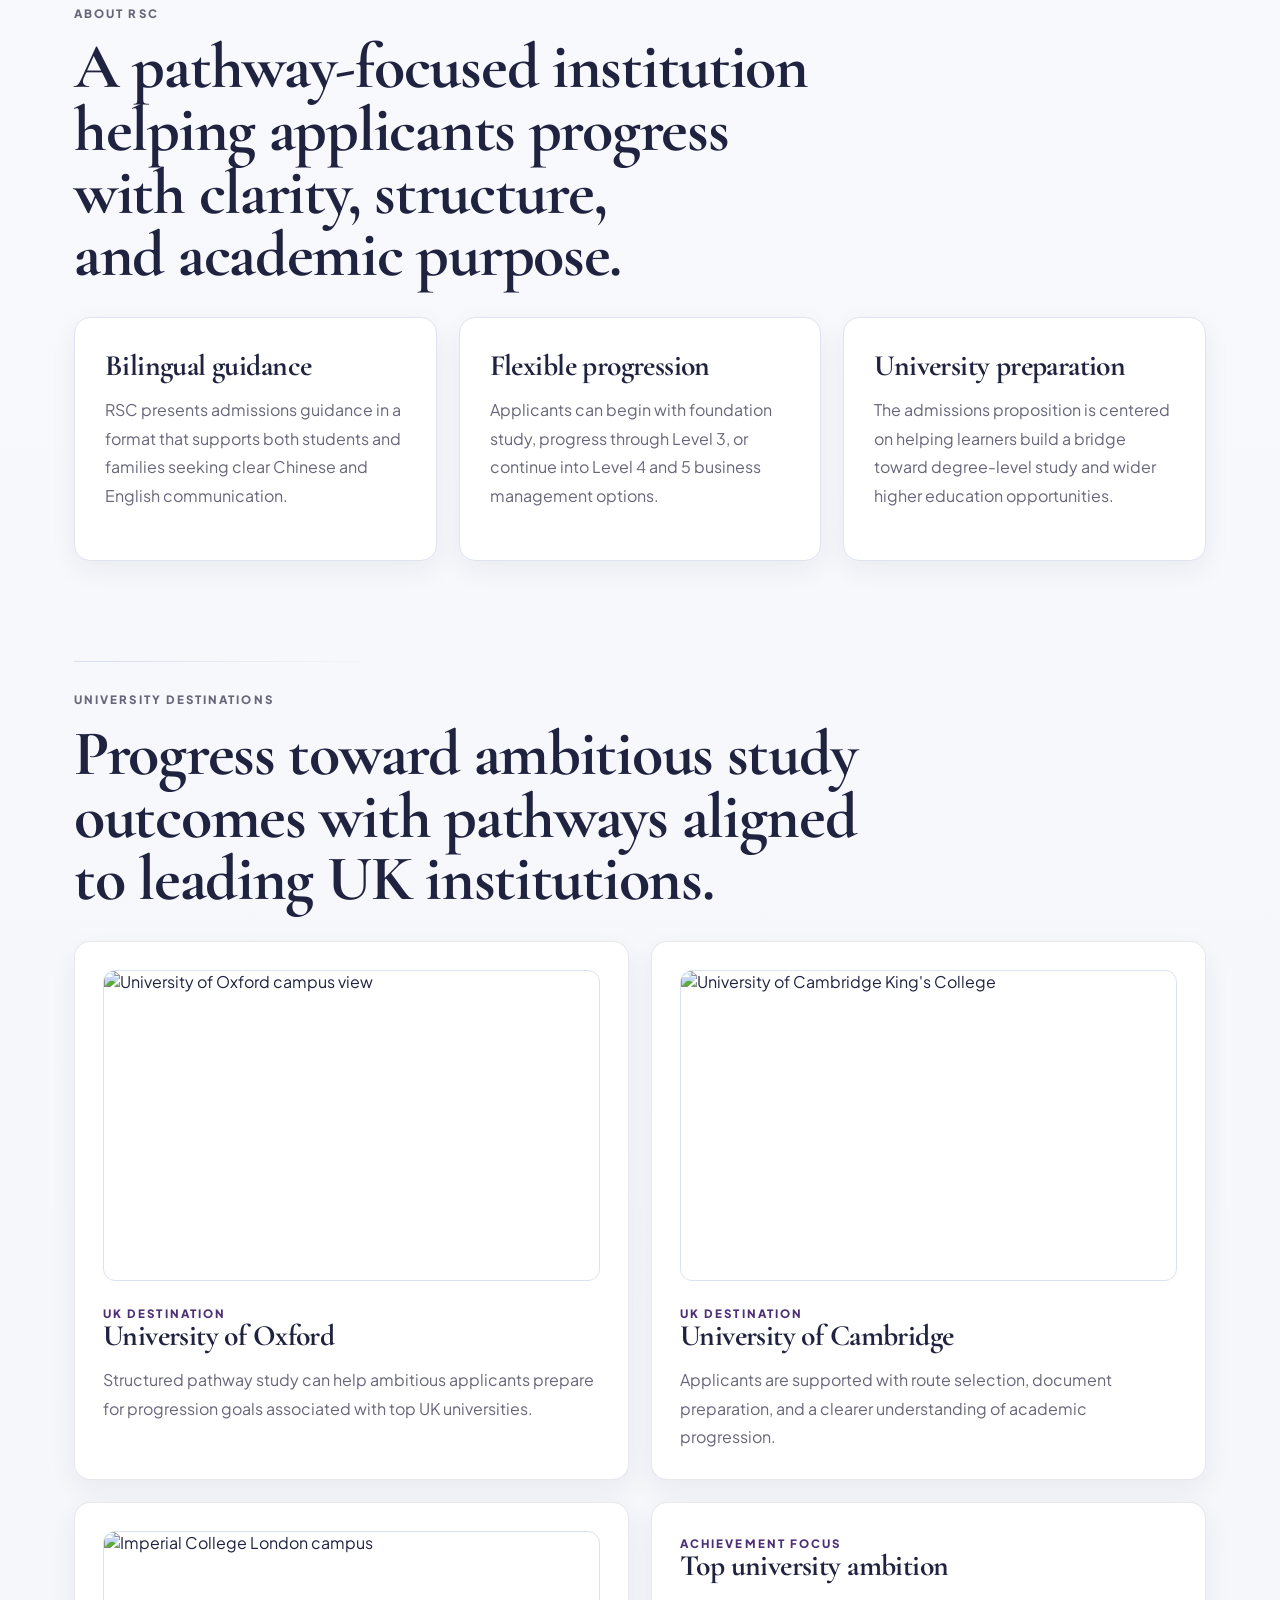
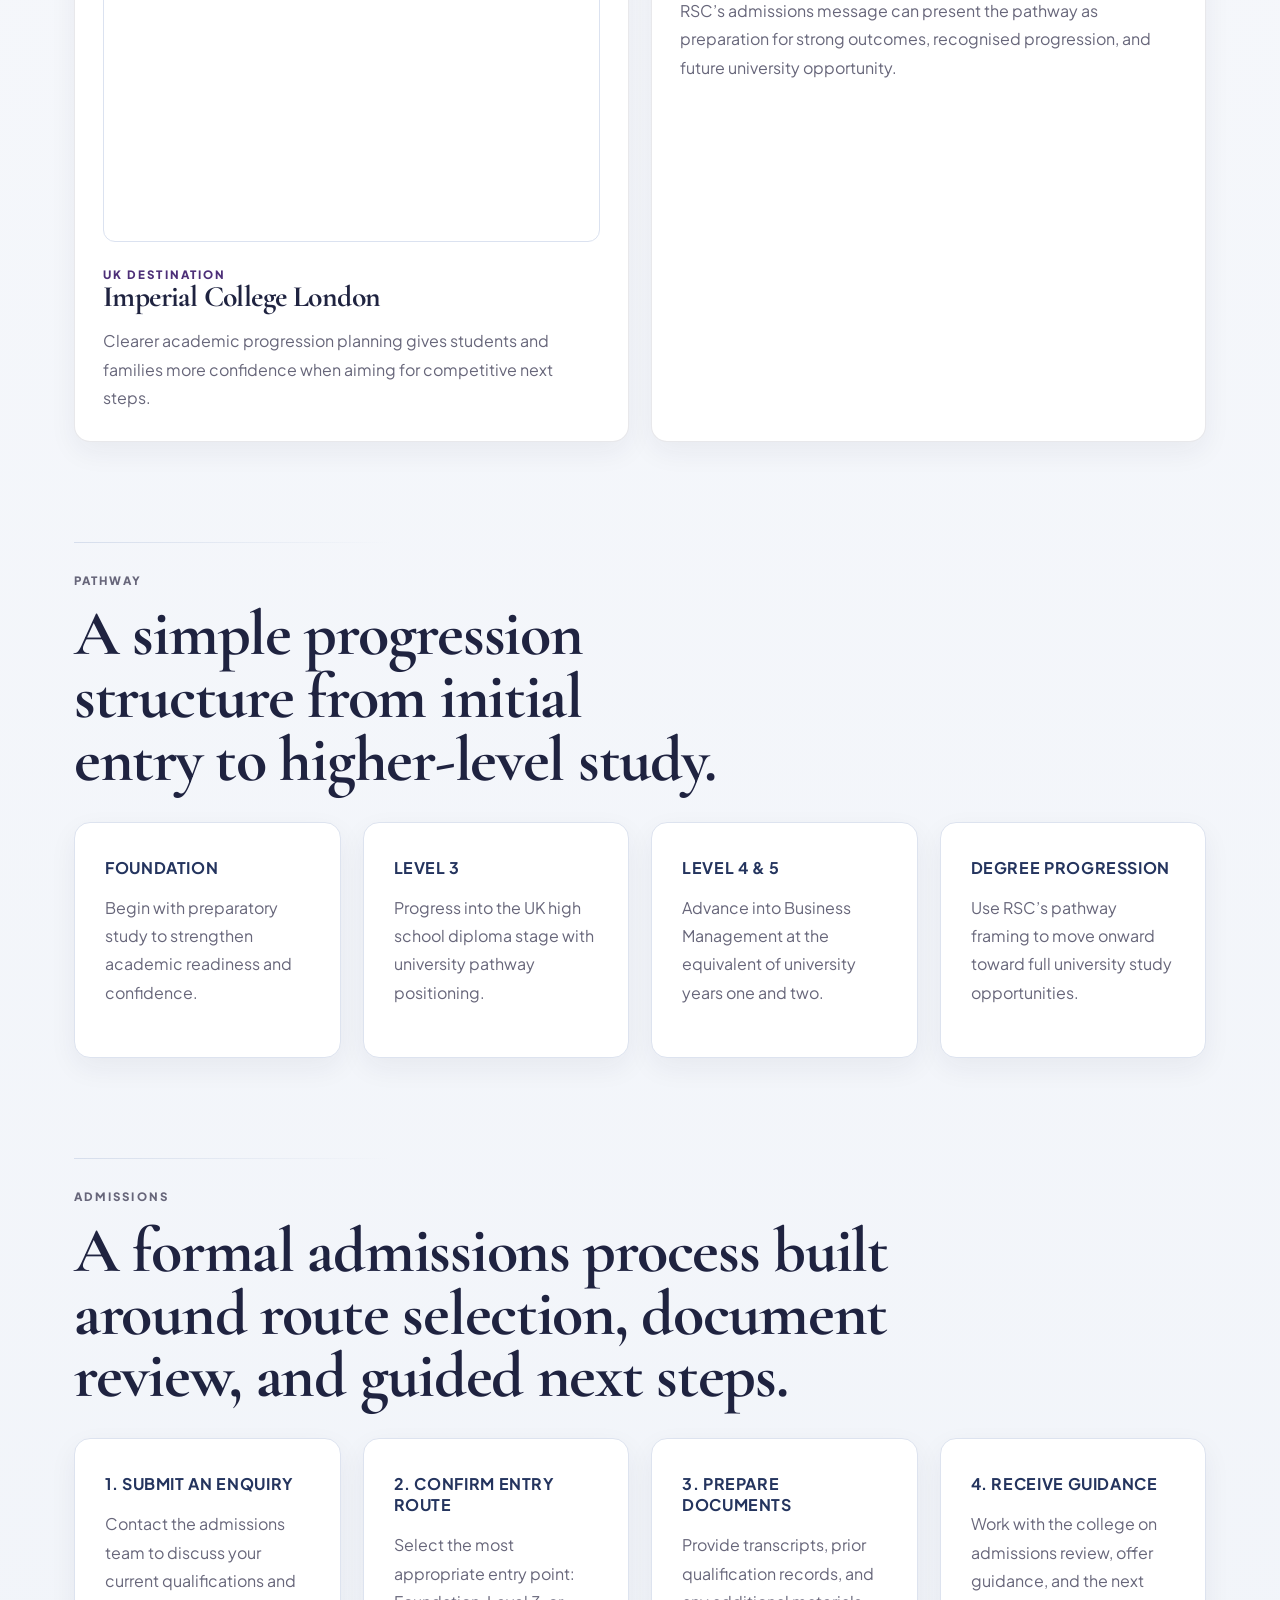
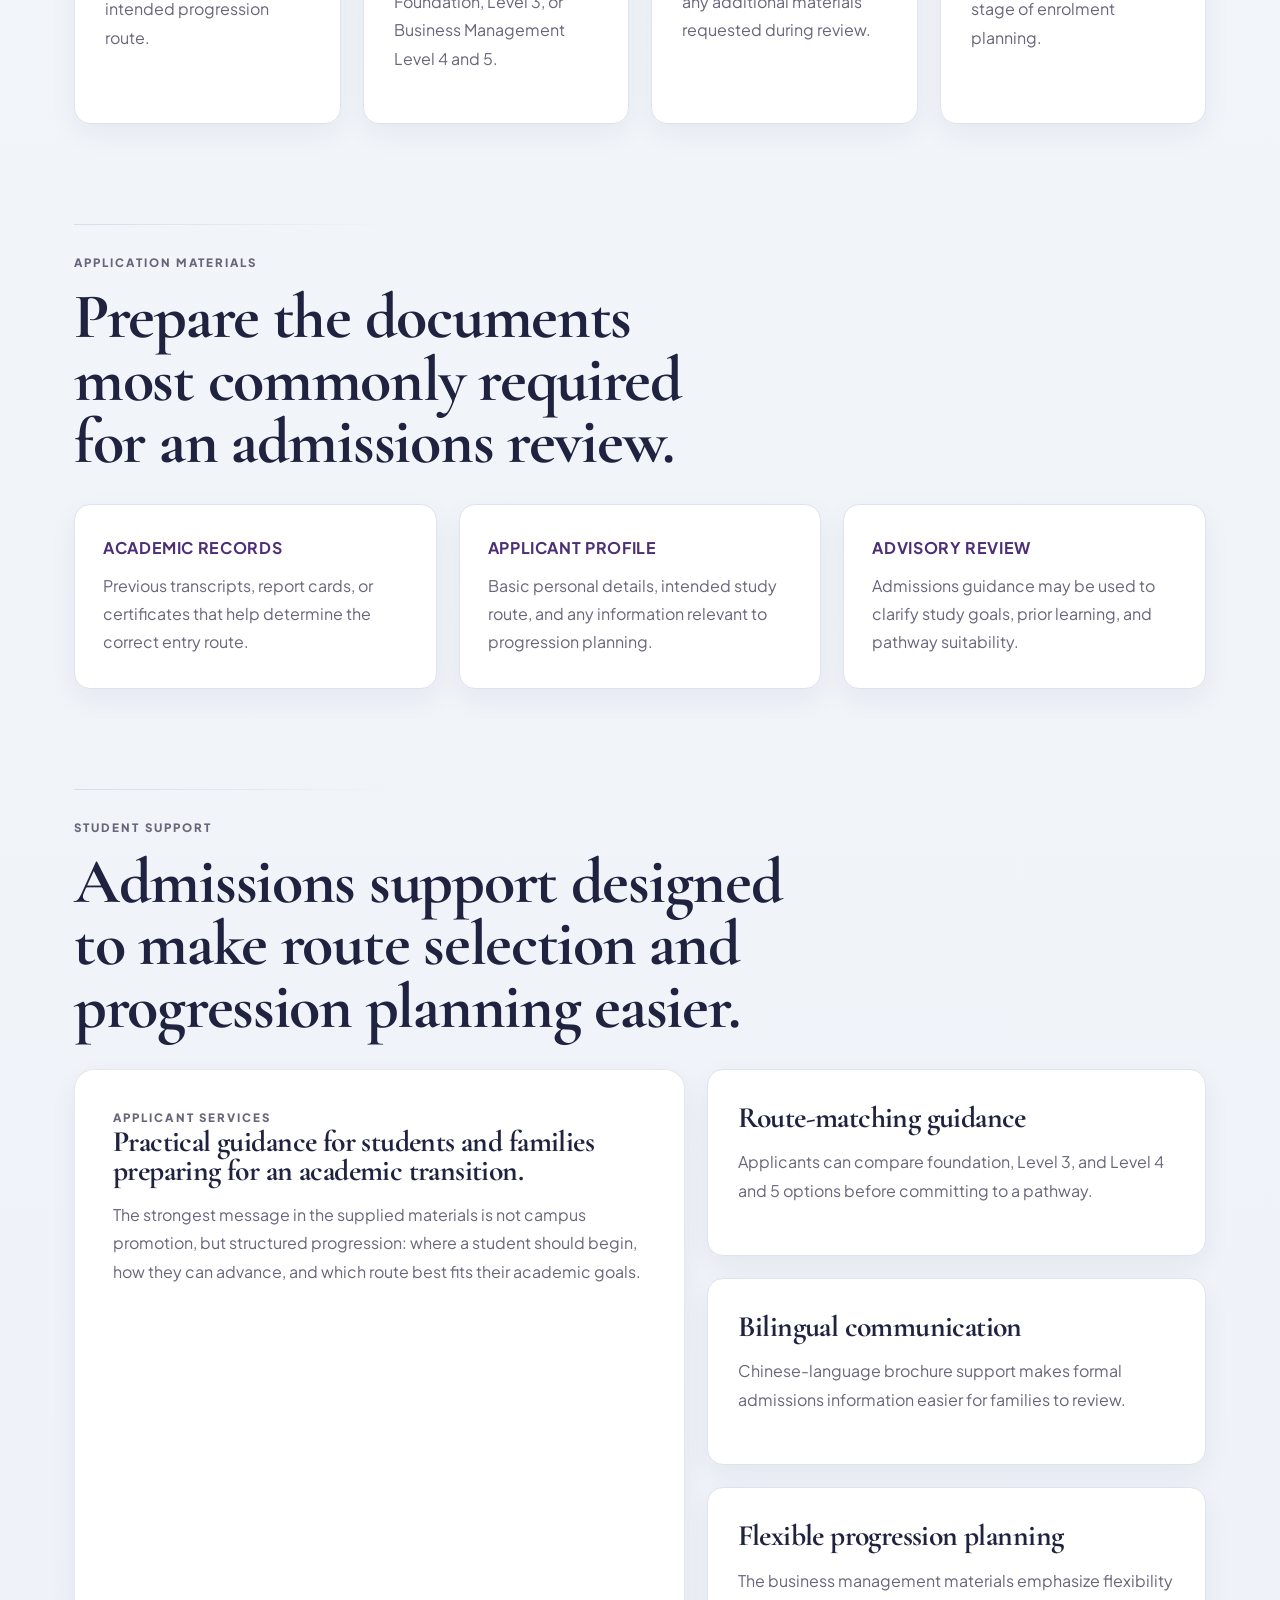
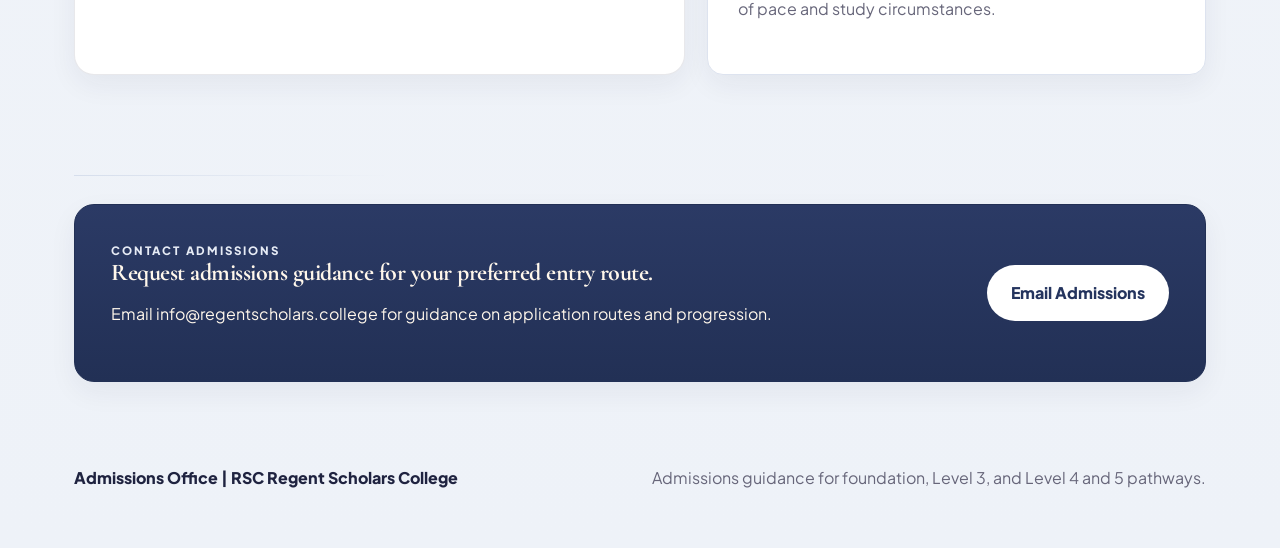
==== commit 85e32d54: "Add files via upload" ====
--- a/index.html
+++ b/index.html
@@ -111,7 +111,7 @@
           <div class="application-box">
             <strong>Application support</strong>
             <p>Admissions guidance is available for route selection, progression planning, and document preparation.</p>
-            <a class="button primary" href="#contact">Admissions Enquiry</a>
+            <a class="button primary" href="mailto:info@regentscholars.college">Admissions Enquiry</a>
           </div>
         </aside>
       </section>
@@ -289,10 +289,10 @@
             <p class="eyebrow">Contact Admissions</p>
             <h2>Request admissions guidance for your preferred entry route.</h2>
             <p>
-              Contact the admissions office through the college enquiry process for guidance on application routes and progression.
-            </p>
-          </div>
-          <a class="button primary" href="#home">Admissions Information</a>
+              Email <a href="mailto:info@regentscholars.college">info@regentscholars.college</a> for guidance on application routes and progression.
+            </p>
+          </div>
+          <a class="button primary" href="mailto:info@regentscholars.college">Email Admissions</a>
         </div>
       </section>
     </main>
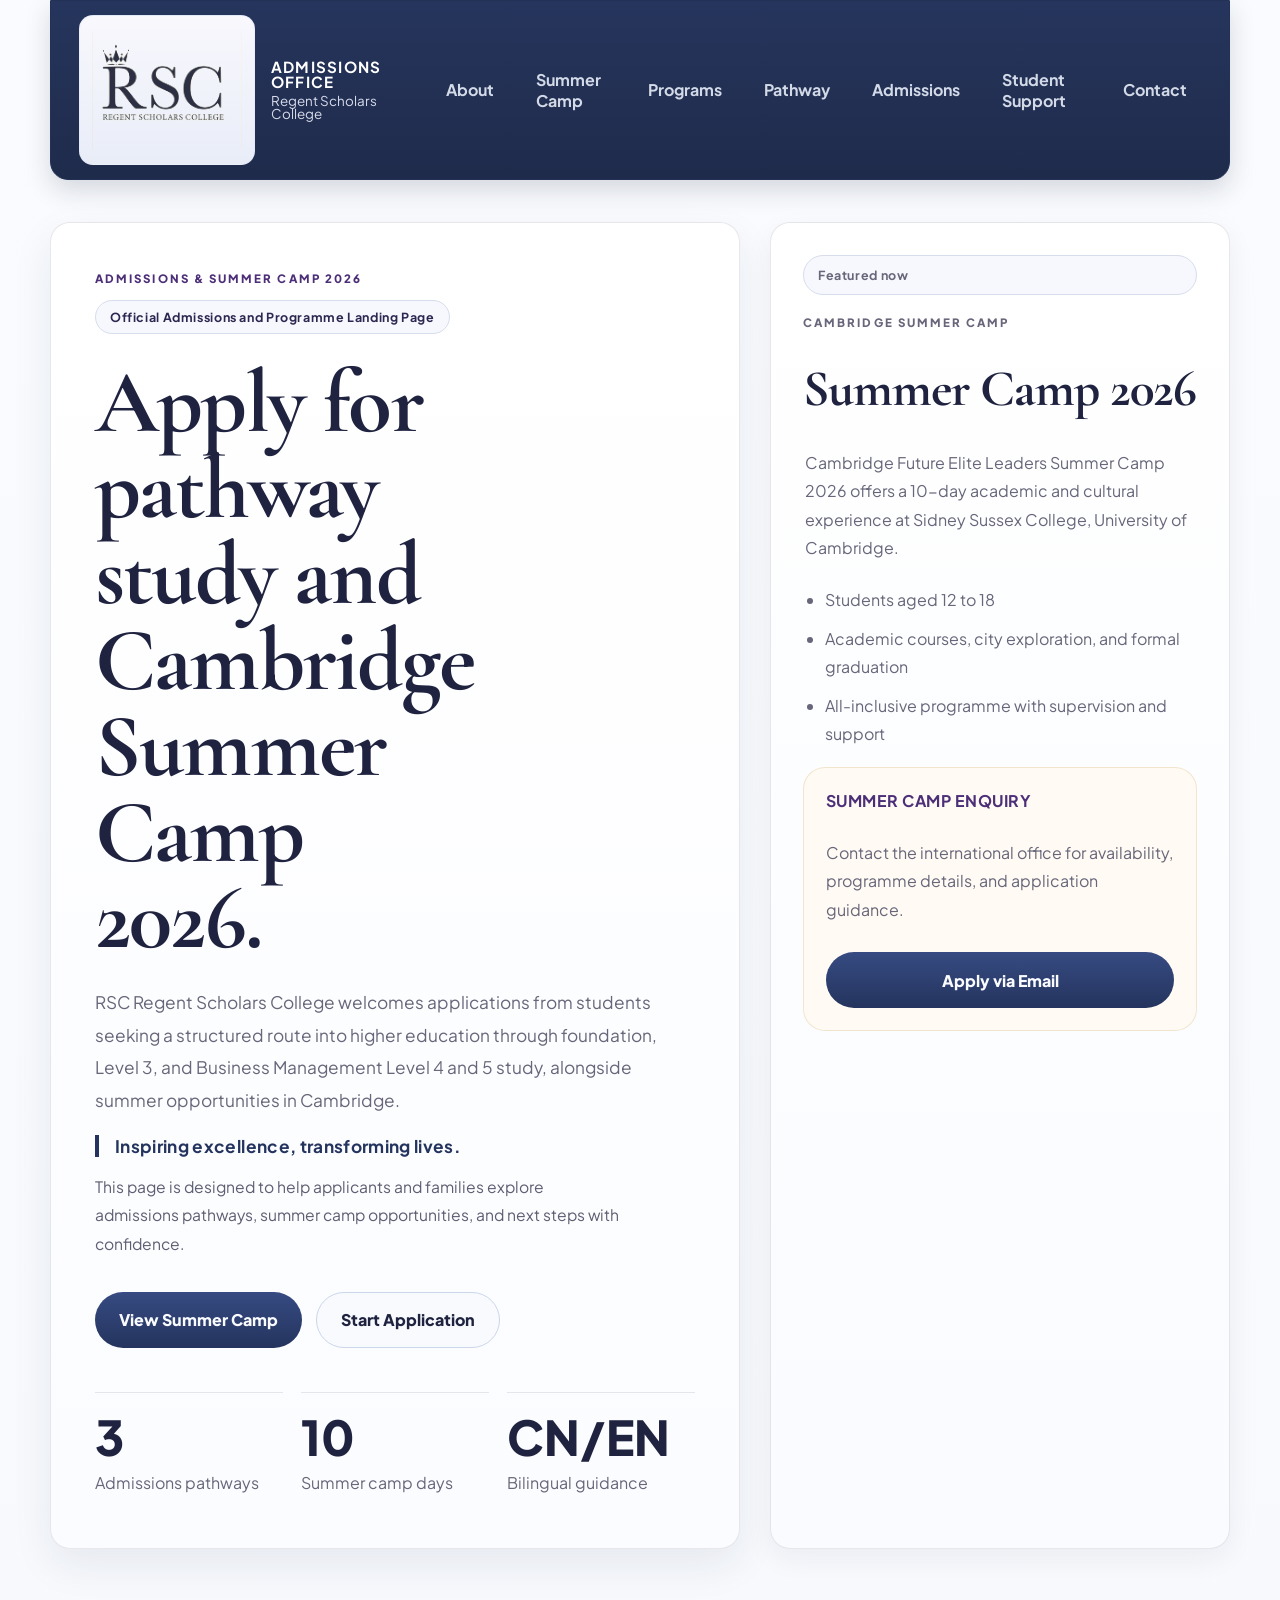
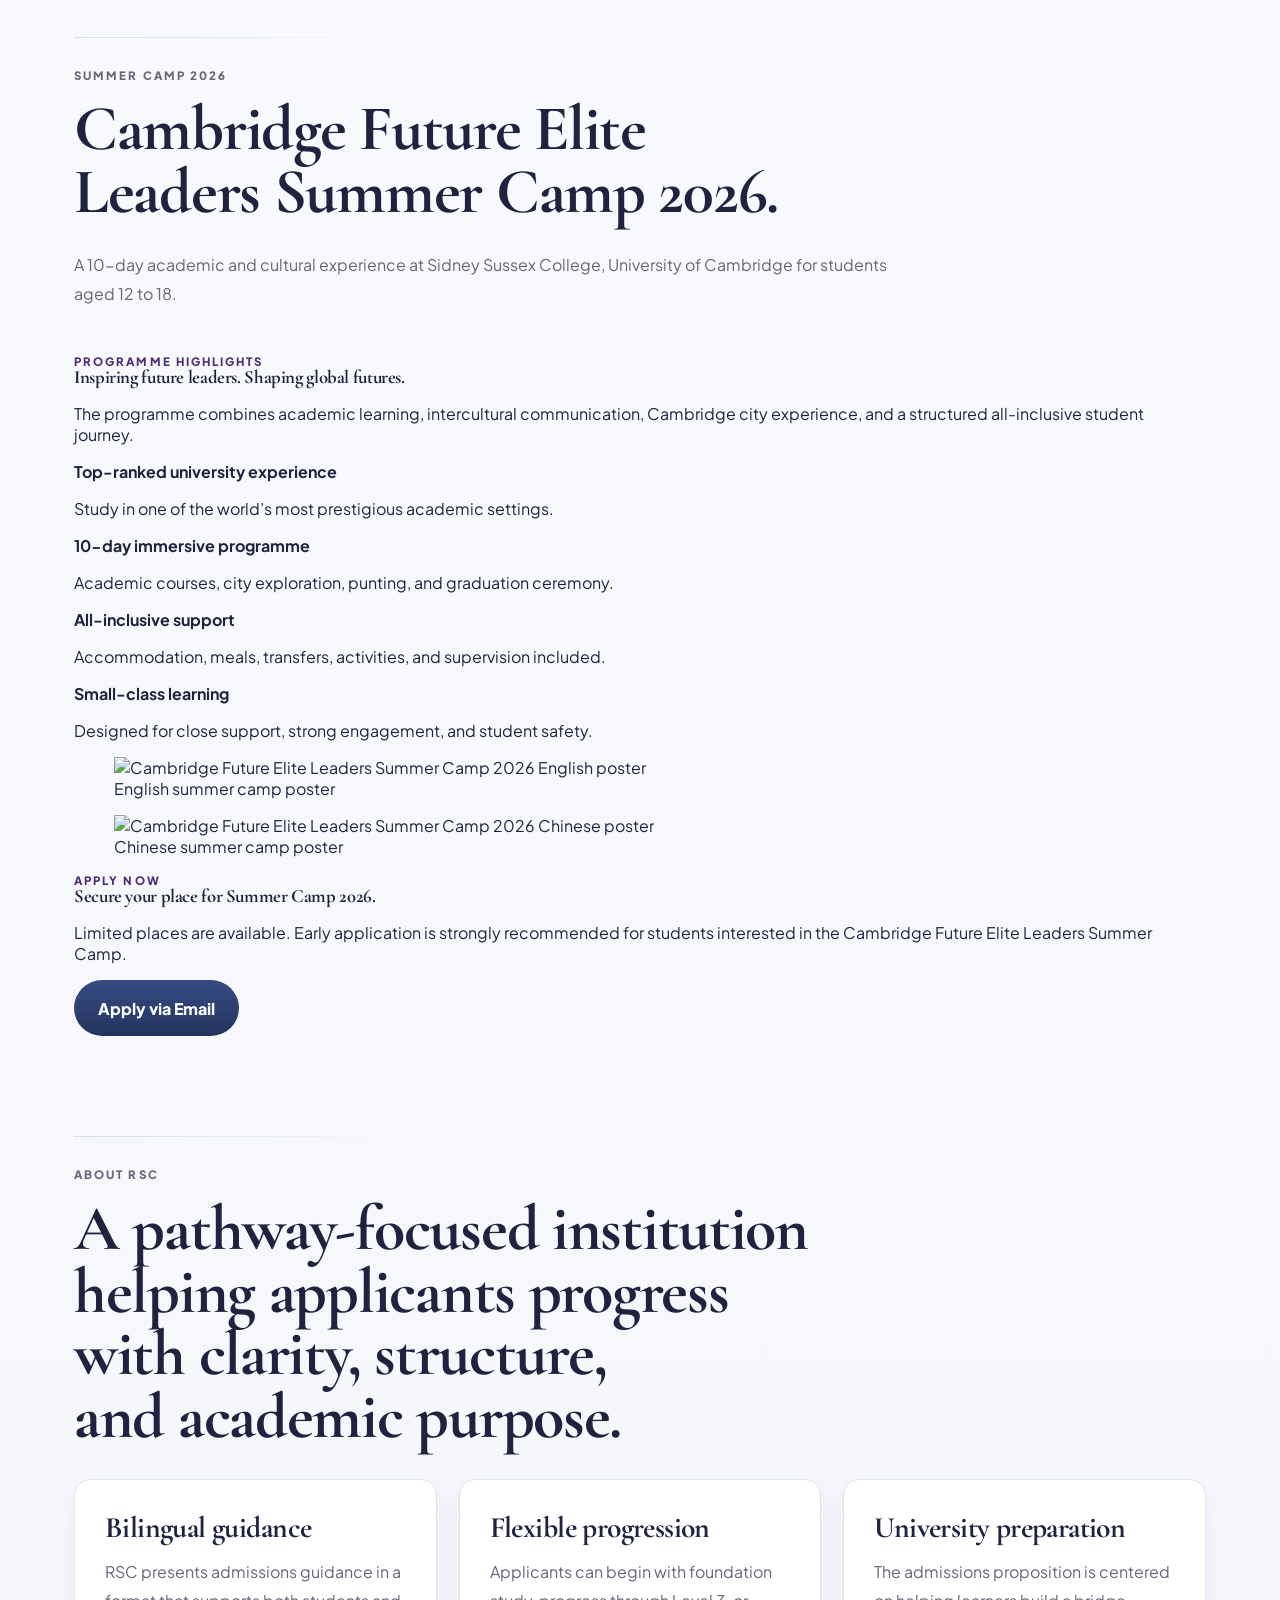
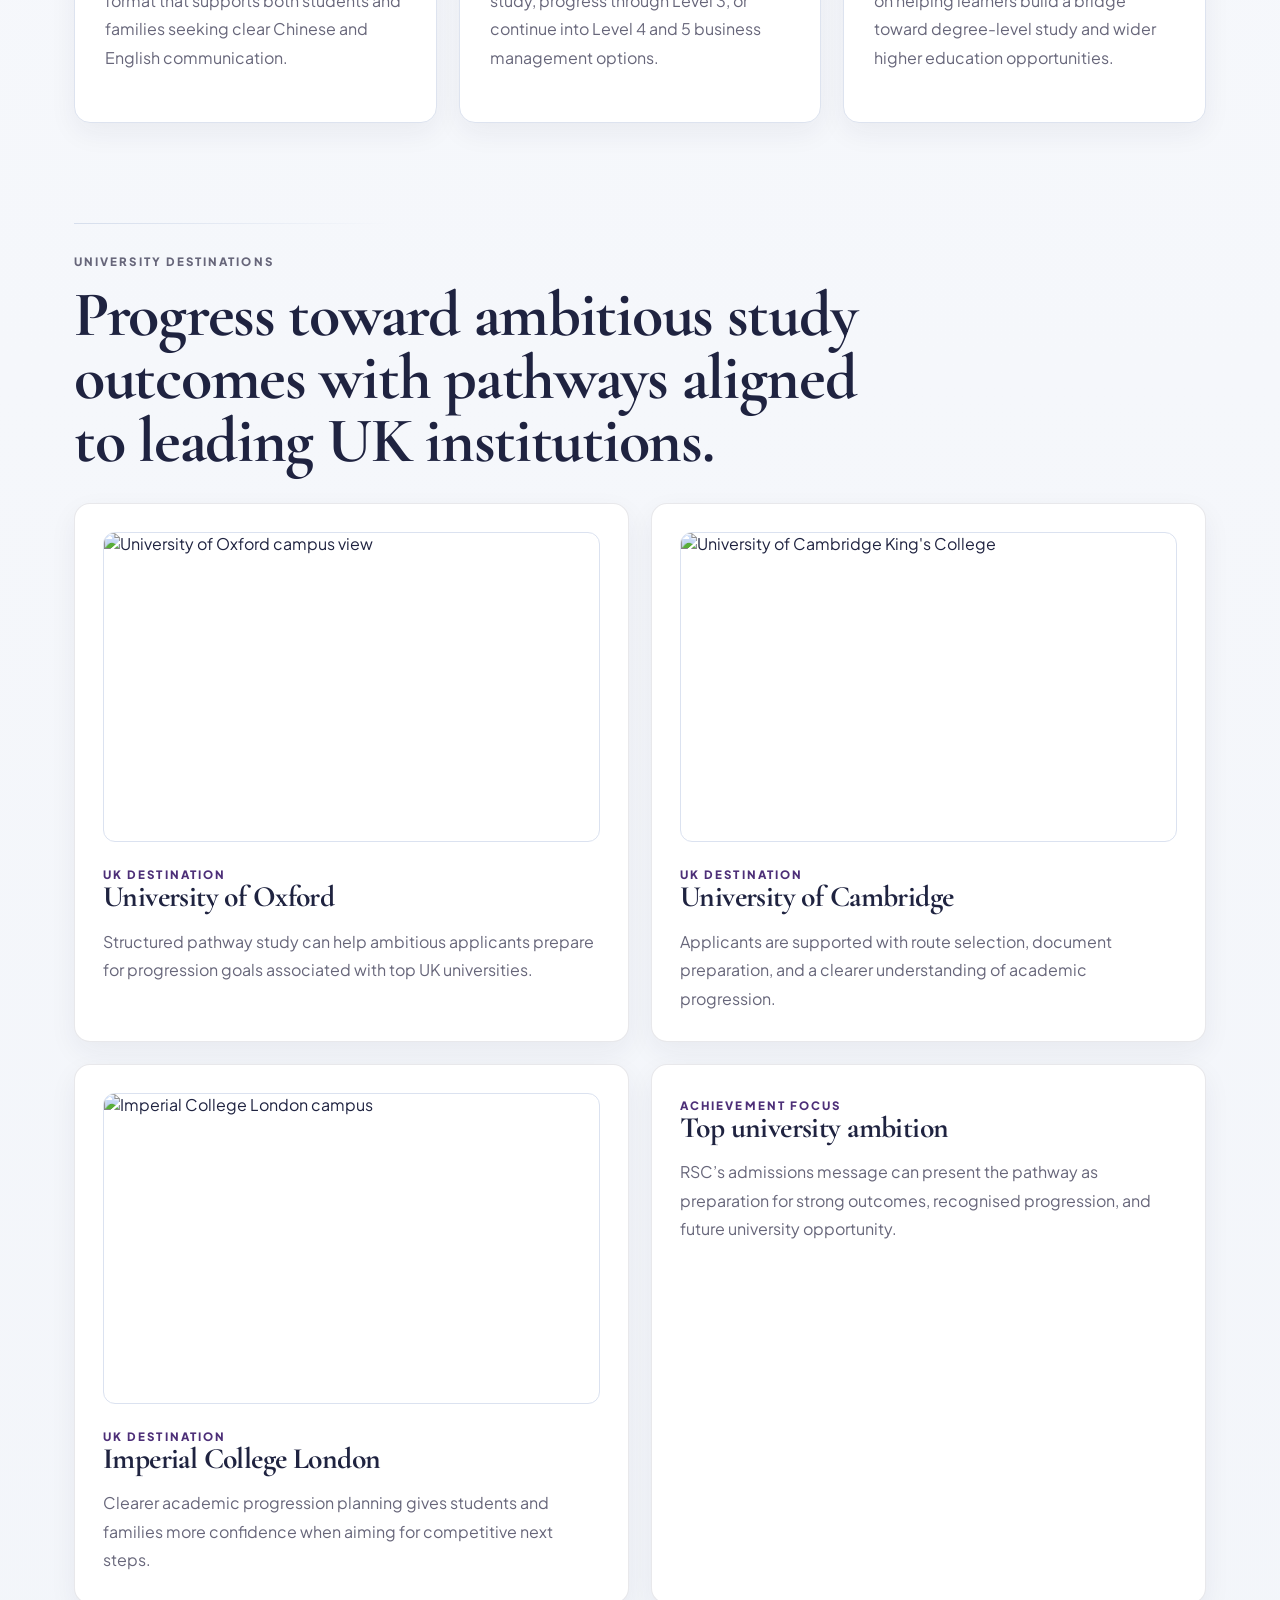
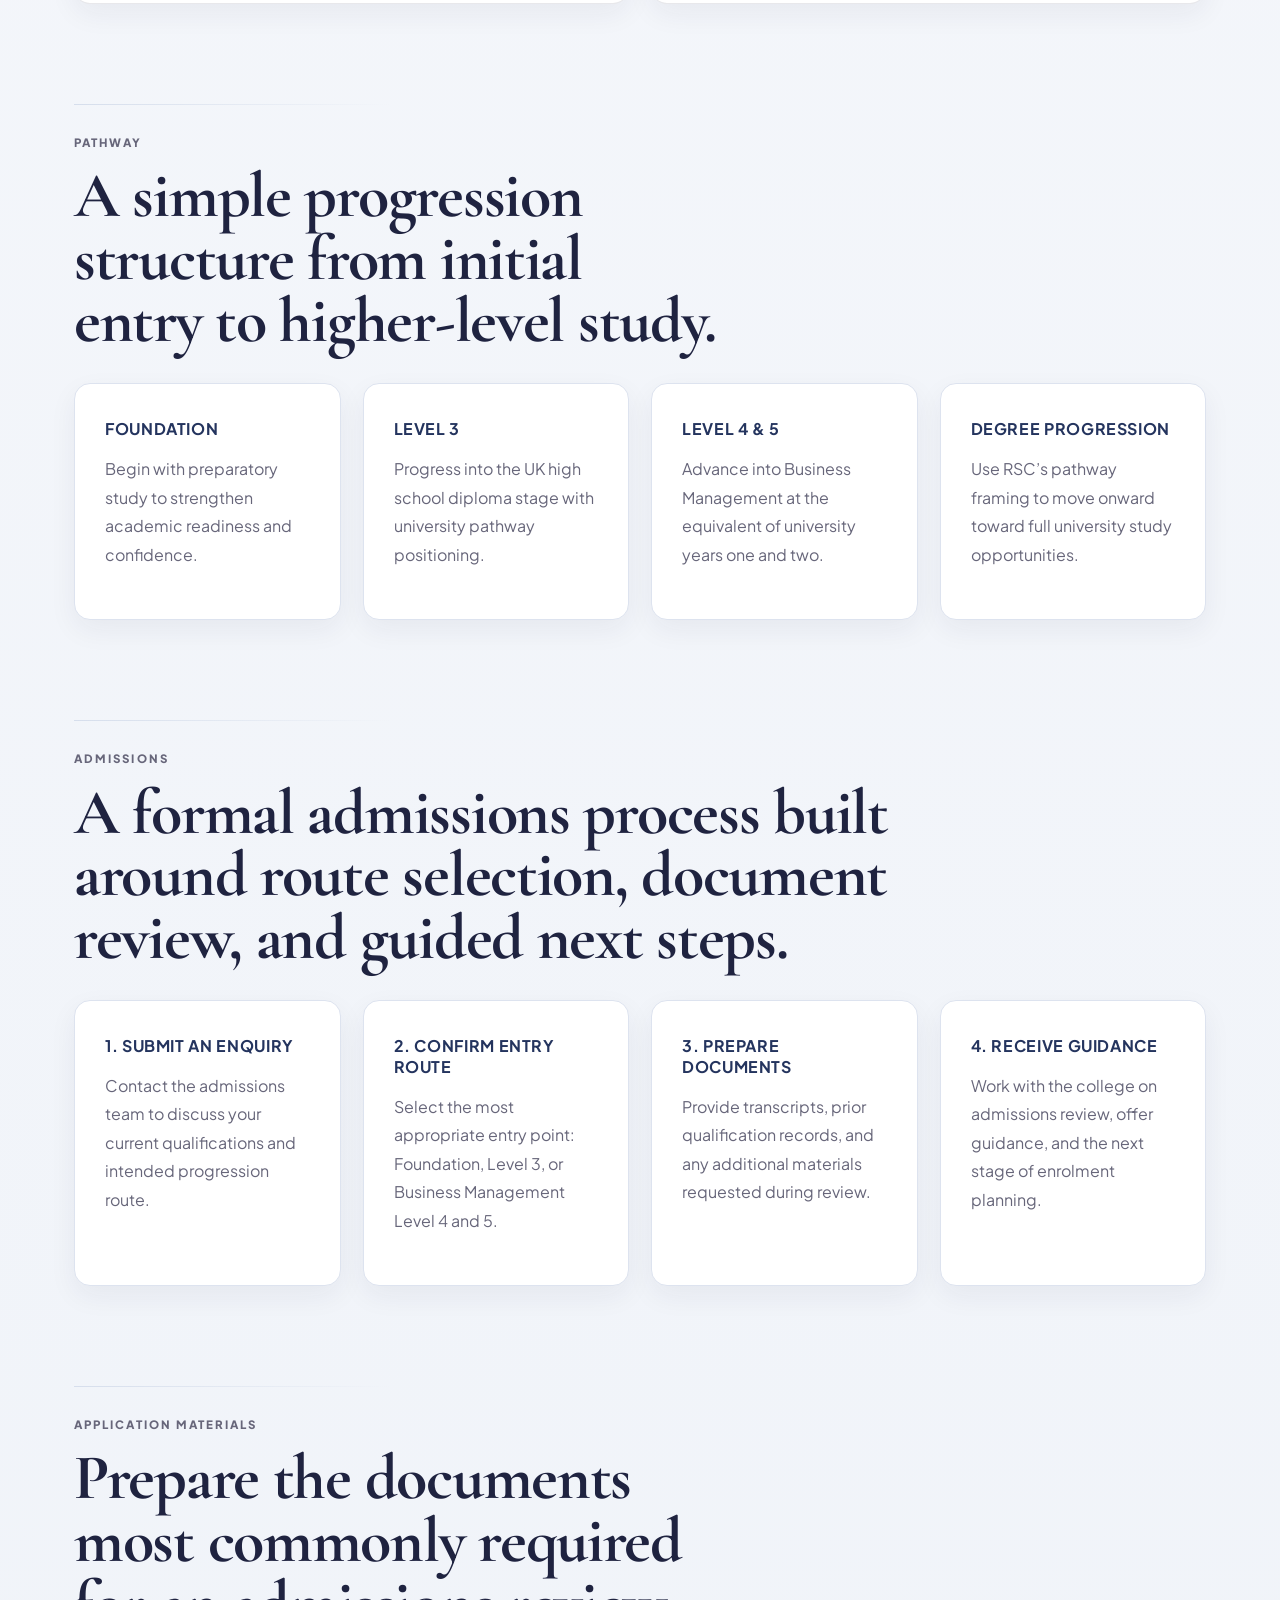
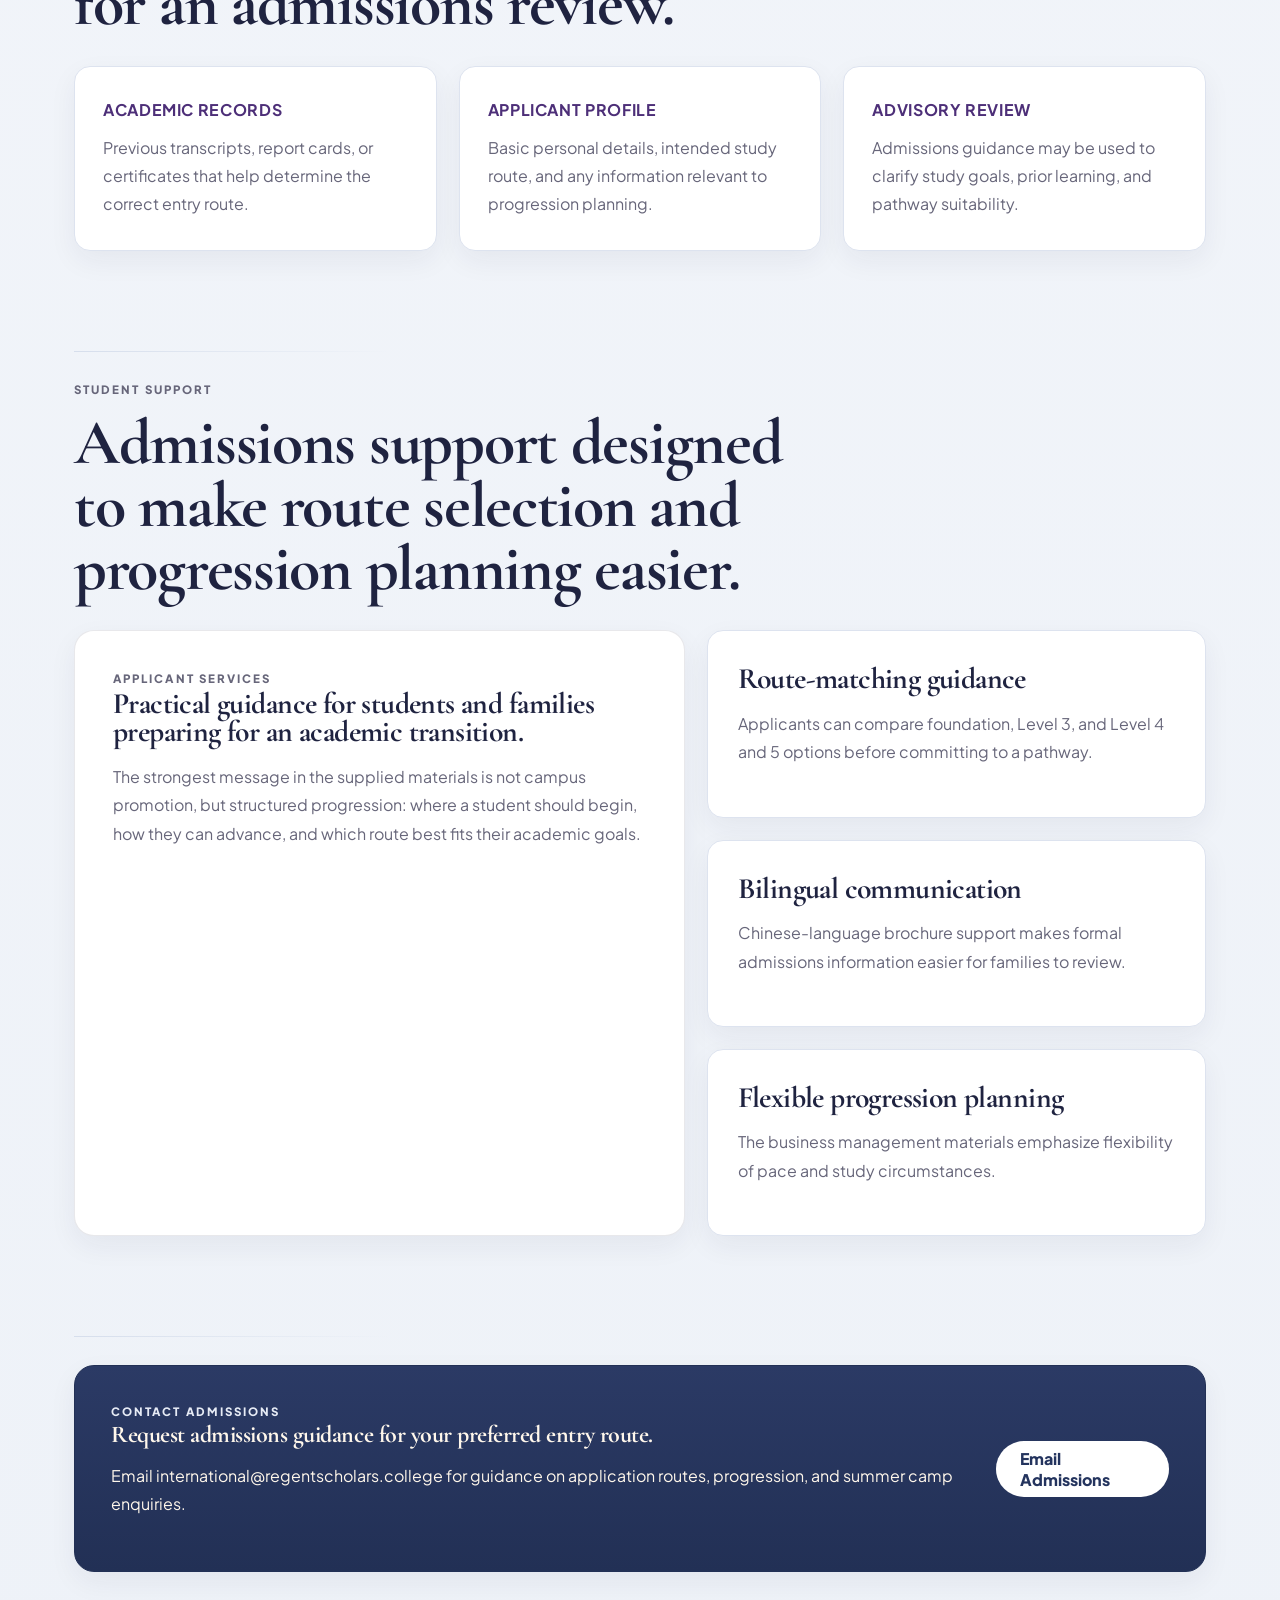
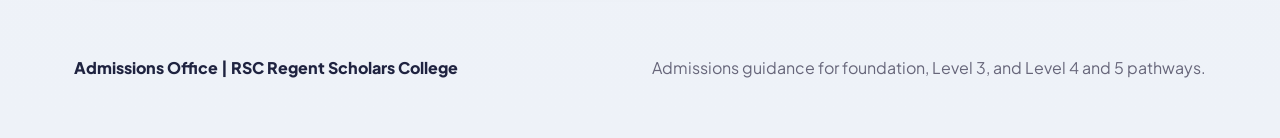
==== commit 8254bd0a: "Add files via upload" ====
--- a/index.html
+++ b/index.html
@@ -51,6 +51,7 @@
         </button>
         <div class="menu" id="site-menu">
           <a href="#about">About</a>
+          <a href="#summer-camp">Summer Camp</a>
           <a href="#programs">Programs</a>
           <a href="#pathway">Pathway</a>
           <a href="#admissions">Admissions</a>
@@ -62,23 +63,23 @@
       <section class="hero-content" id="home">
         <div class="hero-copy">
           <div class="hero-intro">
-            <p class="eyebrow">Admissions 2026</p>
-            <p class="hero-plaque">Official Admissions Landing Page</p>
-          </div>
-          <h1>Apply for flexible pathway study from foundation through Level 5.</h1>
+            <p class="eyebrow">Admissions & Summer Camp 2026</p>
+            <p class="hero-plaque">Official Admissions and Programme Landing Page</p>
+          </div>
+          <h1>Apply for pathway study and Cambridge Summer Camp 2026.</h1>
           <p class="lead">
             RSC Regent Scholars College welcomes applications from students seeking a
             structured route into higher education through foundation, Level 3, and
-            Business Management Level 4 and 5 study.
+            Business Management Level 4 and 5 study, alongside summer opportunities in Cambridge.
           </p>
           <p class="motto">Inspiring excellence, transforming lives.</p>
           <p class="hero-note">
-            This admissions page is designed to help applicants and families understand
-            available entry routes, supporting documents, and next steps with confidence.
+            This page is designed to help applicants and families explore admissions
+            pathways, summer camp opportunities, and next steps with confidence.
           </p>
           <div class="hero-actions">
-            <a class="button primary" href="#admissions">Start Application</a>
-            <a class="button secondary" href="#programs">View Entry Routes</a>
+            <a class="button primary" href="#summer-camp">View Summer Camp</a>
+            <a class="button secondary" href="#admissions">Start Application</a>
           </div>
           <dl class="hero-stats">
             <div>
@@ -86,38 +87,98 @@
               <dd>Admissions pathways</dd>
             </div>
             <div>
+              <dt>10</dt>
+              <dd>Summer camp days</dd>
+            </div>
+            <div>
               <dt>CN/EN</dt>
               <dd>Bilingual guidance</dd>
             </div>
-            <div>
-              <dt>1:1</dt>
-              <dd>Applicant support</dd>
+          </dl>
+        </div>
+
+        <aside class="hero-card admissions-panel">
+          <p class="hero-card-kicker">Featured now</p>
+          <p class="card-label">Cambridge Summer Camp</p>
+          <h2>Summer Camp 2026</h2>
+          <div class="admissions-summary">
+            <p>Cambridge Future Elite Leaders Summer Camp 2026 offers a 10-day academic and cultural experience at Sidney Sussex College, University of Cambridge.</p>
+            <ul>
+              <li>Students aged 12 to 18</li>
+              <li>Academic courses, city exploration, and formal graduation</li>
+              <li>All-inclusive programme with supervision and support</li>
+            </ul>
+          </div>
+          <div class="application-box">
+            <strong>Summer Camp Enquiry</strong>
+            <p>Contact the international office for availability, programme details, and application guidance.</p>
+            <a class="button primary" href="mailto:international@regentscholars.college">Apply via Email</a>
+          </div>
+        </aside>
+      </section>
+    </header>
+
+    <main>
+      <section class="section summer-camp" id="summer-camp">
+        <div class="section-heading">
+          <p class="eyebrow">Summer Camp 2026</p>
+          <h2>Cambridge Future Elite Leaders Summer Camp 2026.</h2>
+          <p>
+            A 10-day academic and cultural experience at Sidney Sussex College,
+            University of Cambridge for students aged 12 to 18.
+          </p>
+        </div>
+        <div class="summer-camp-layout">
+          <article class="summer-camp-copy">
+            <p class="feature-tag">Programme highlights</p>
+            <h3>Inspiring future leaders. Shaping global futures.</h3>
+            <p>
+              The programme combines academic learning, intercultural communication,
+              Cambridge city experience, and a structured all-inclusive student journey.
+            </p>
+            <div class="summer-camp-points">
+              <article>
+                <strong>Top-ranked university experience</strong>
+                <p>Study in one of the world’s most prestigious academic settings.</p>
+              </article>
+              <article>
+                <strong>10-day immersive programme</strong>
+                <p>Academic courses, city exploration, punting, and graduation ceremony.</p>
+              </article>
+              <article>
+                <strong>All-inclusive support</strong>
+                <p>Accommodation, meals, transfers, activities, and supervision included.</p>
+              </article>
+              <article>
+                <strong>Small-class learning</strong>
+                <p>Designed for close support, strong engagement, and student safety.</p>
+              </article>
             </div>
-          </dl>
-        </div>
-
-        <aside class="hero-card admissions-panel">
-          <p class="hero-card-kicker">Application overview</p>
-          <p class="card-label">For prospective students</p>
-          <h2>Admissions checklist</h2>
-          <div class="admissions-summary">
-            <p>Choose your pathway and prepare the documents needed for admissions review.</p>
-            <ul>
-              <li>Select Foundation, Level 3, or Business Management Level 4 and 5</li>
-              <li>Prepare academic transcripts or prior qualification records</li>
-              <li>Submit an enquiry for guidance on entry level and progression</li>
-            </ul>
-          </div>
-          <div class="application-box">
-            <strong>Application support</strong>
-            <p>Admissions guidance is available for route selection, progression planning, and document preparation.</p>
-            <a class="button primary" href="mailto:info@regentscholars.college">Admissions Enquiry</a>
-          </div>
-        </aside>
-      </section>
-    </header>
-
-    <main>
+          </article>
+          <div class="summer-camp-posters">
+            <figure class="poster-card">
+              <img src="summer-camp-en.jpeg" alt="Cambridge Future Elite Leaders Summer Camp 2026 English poster">
+              <figcaption>English summer camp poster</figcaption>
+            </figure>
+            <figure class="poster-card">
+              <img src="summer-camp-zh.png" alt="Cambridge Future Elite Leaders Summer Camp 2026 Chinese poster">
+              <figcaption>Chinese summer camp poster</figcaption>
+            </figure>
+          </div>
+        </div>
+        <div class="summer-camp-cta">
+          <div>
+            <p class="eyebrow">Apply Now</p>
+            <h3>Secure your place for Summer Camp 2026.</h3>
+            <p>
+              Limited places are available. Early application is strongly recommended
+              for students interested in the Cambridge Future Elite Leaders Summer Camp.
+            </p>
+          </div>
+          <a class="button primary" href="mailto:international@regentscholars.college">Apply via Email</a>
+        </div>
+      </section>
+
       <section class="section about" id="about">
         <div class="section-heading">
           <p class="eyebrow">About RSC</p>
@@ -289,10 +350,10 @@
             <p class="eyebrow">Contact Admissions</p>
             <h2>Request admissions guidance for your preferred entry route.</h2>
             <p>
-              Email <a href="mailto:info@regentscholars.college">info@regentscholars.college</a> for guidance on application routes and progression.
-            </p>
-          </div>
-          <a class="button primary" href="mailto:info@regentscholars.college">Email Admissions</a>
+              Email <a href="mailto:international@regentscholars.college">international@regentscholars.college</a> for guidance on application routes, progression, and summer camp enquiries.
+            </p>
+          </div>
+          <a class="button primary" href="mailto:international@regentscholars.college">Email Admissions</a>
         </div>
       </section>
     </main>
